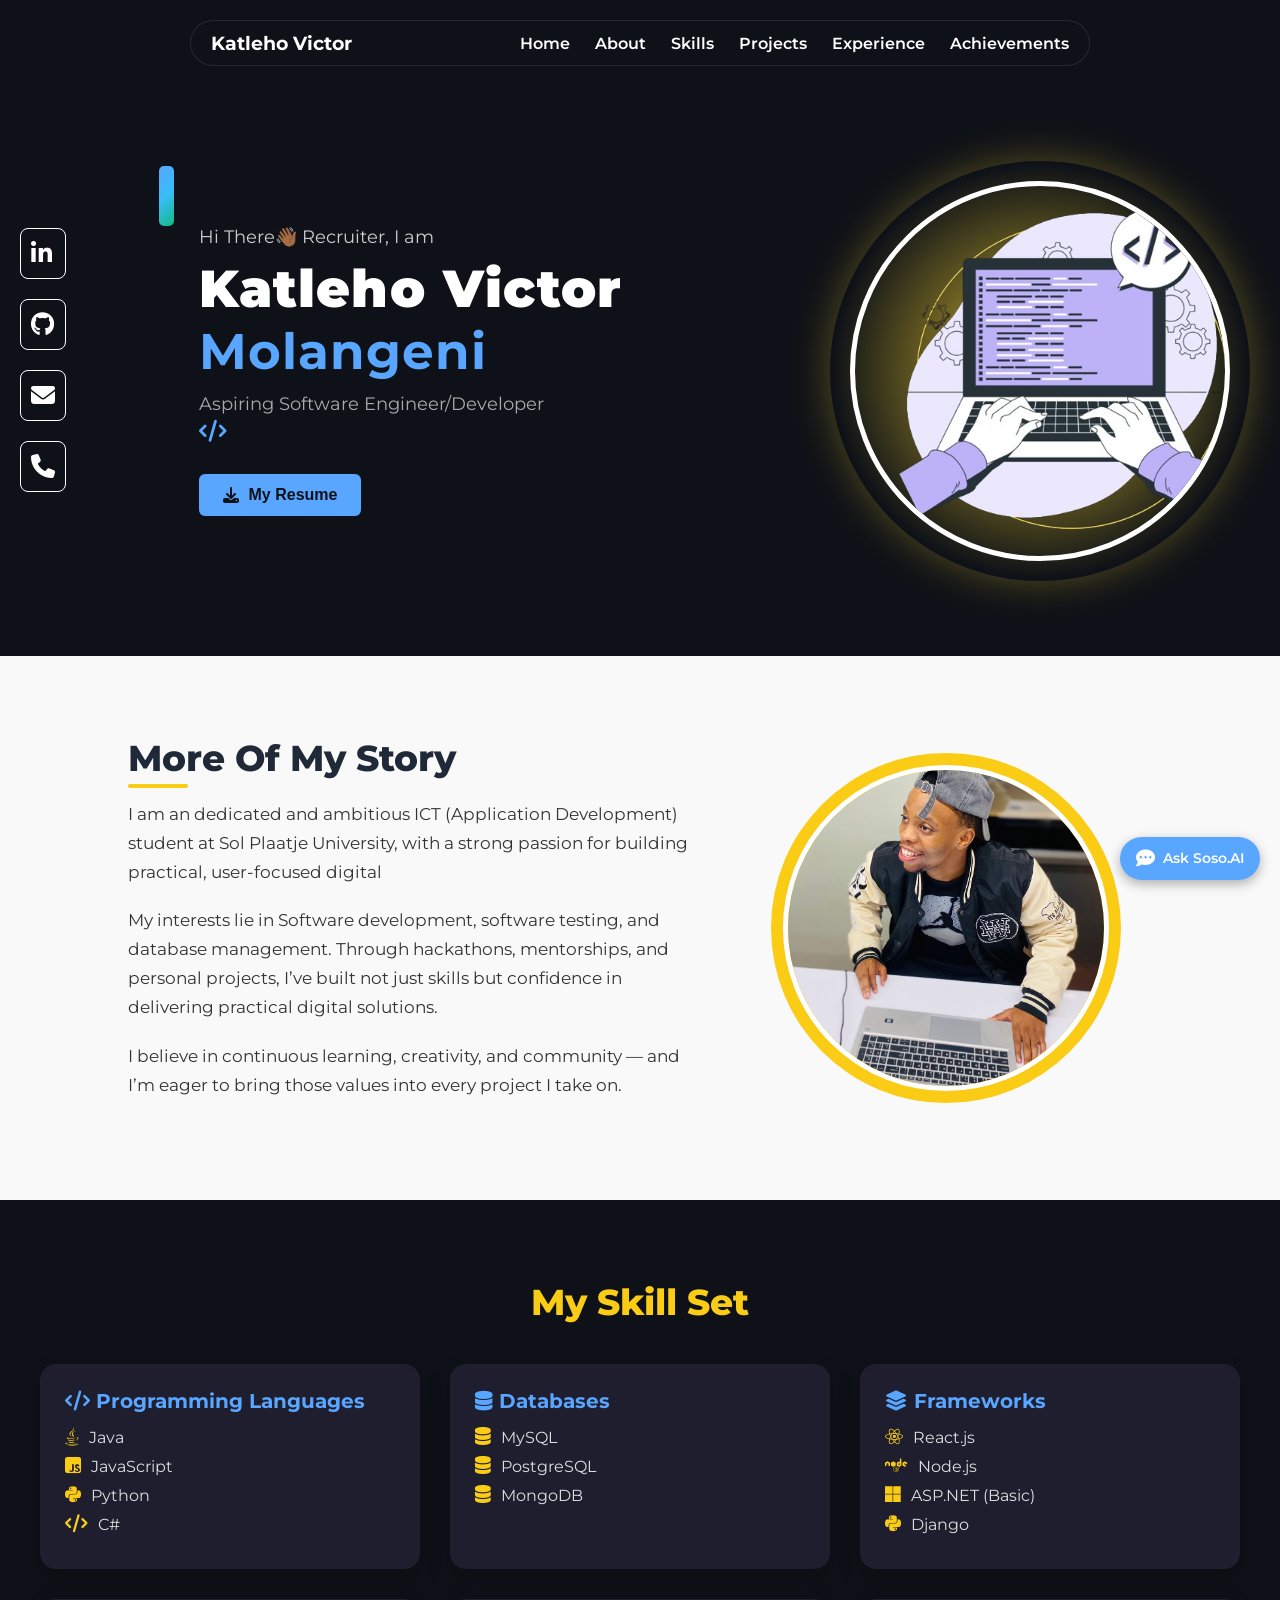
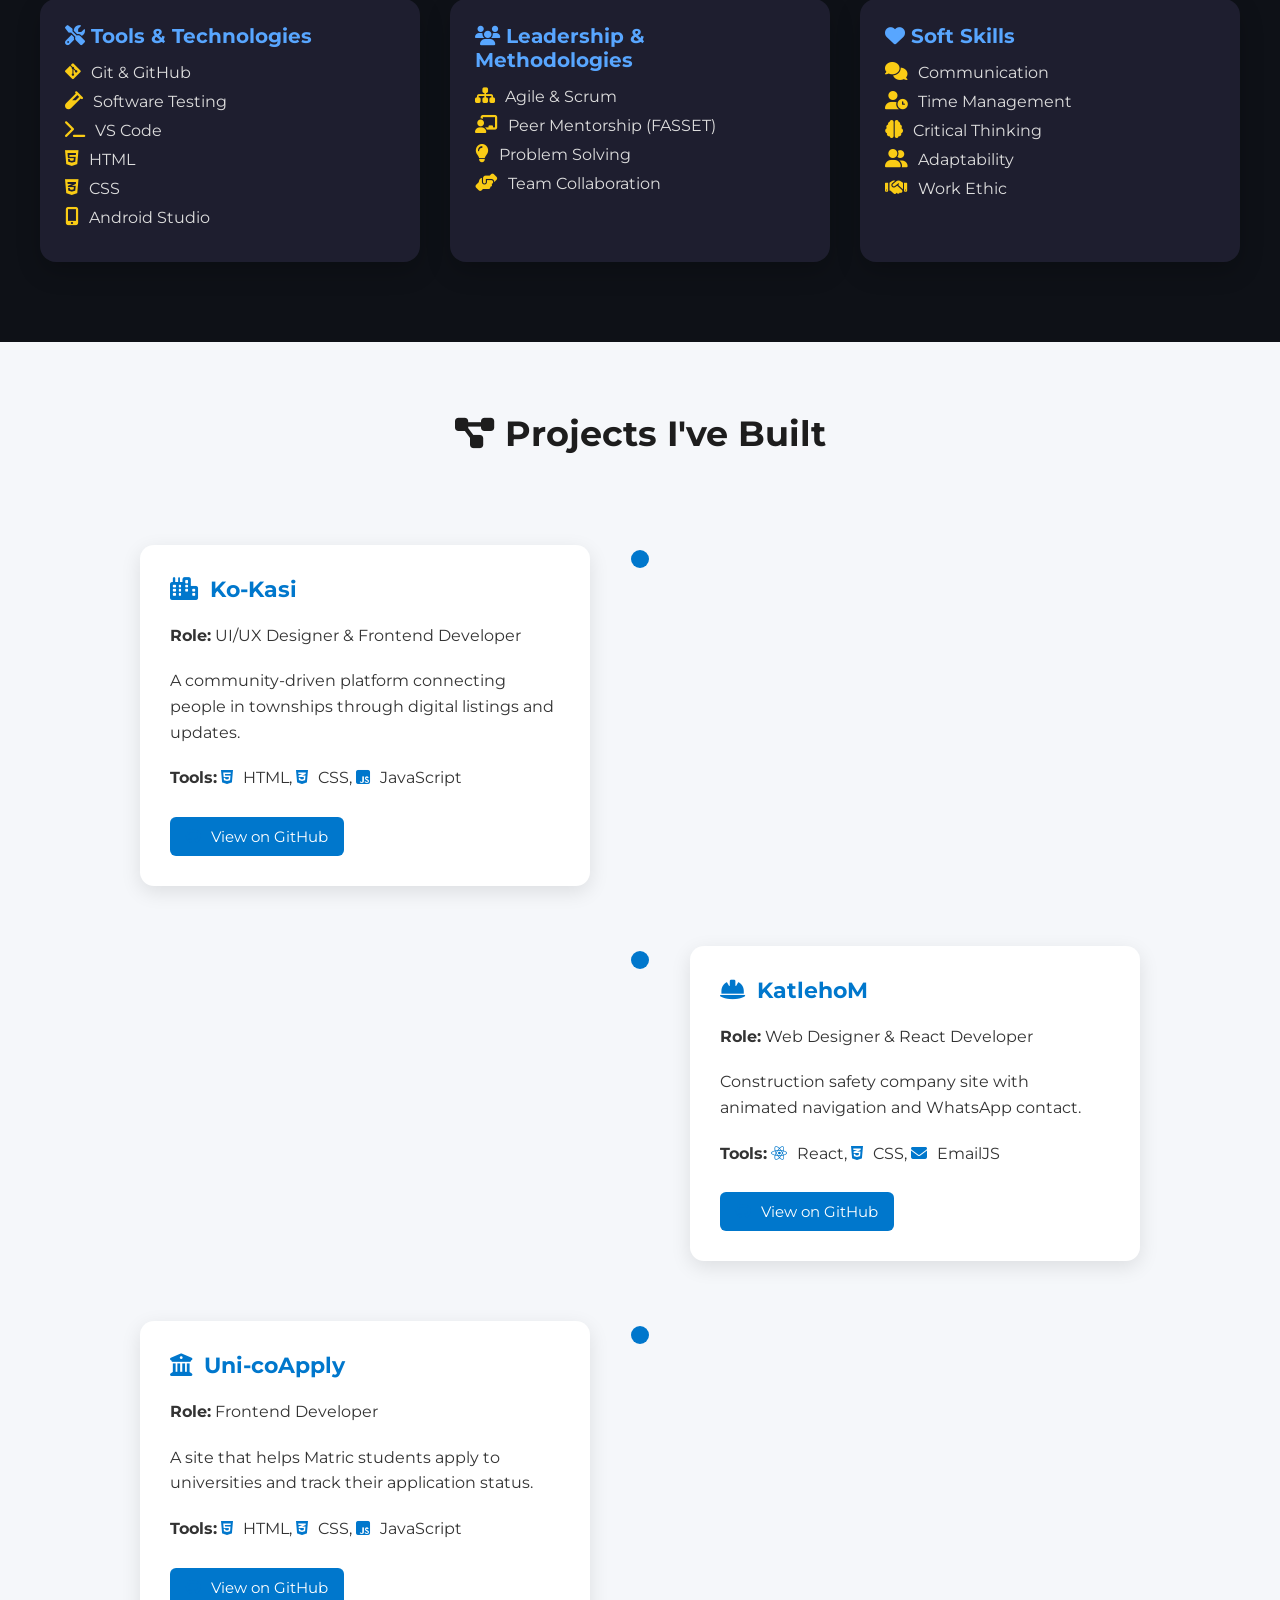
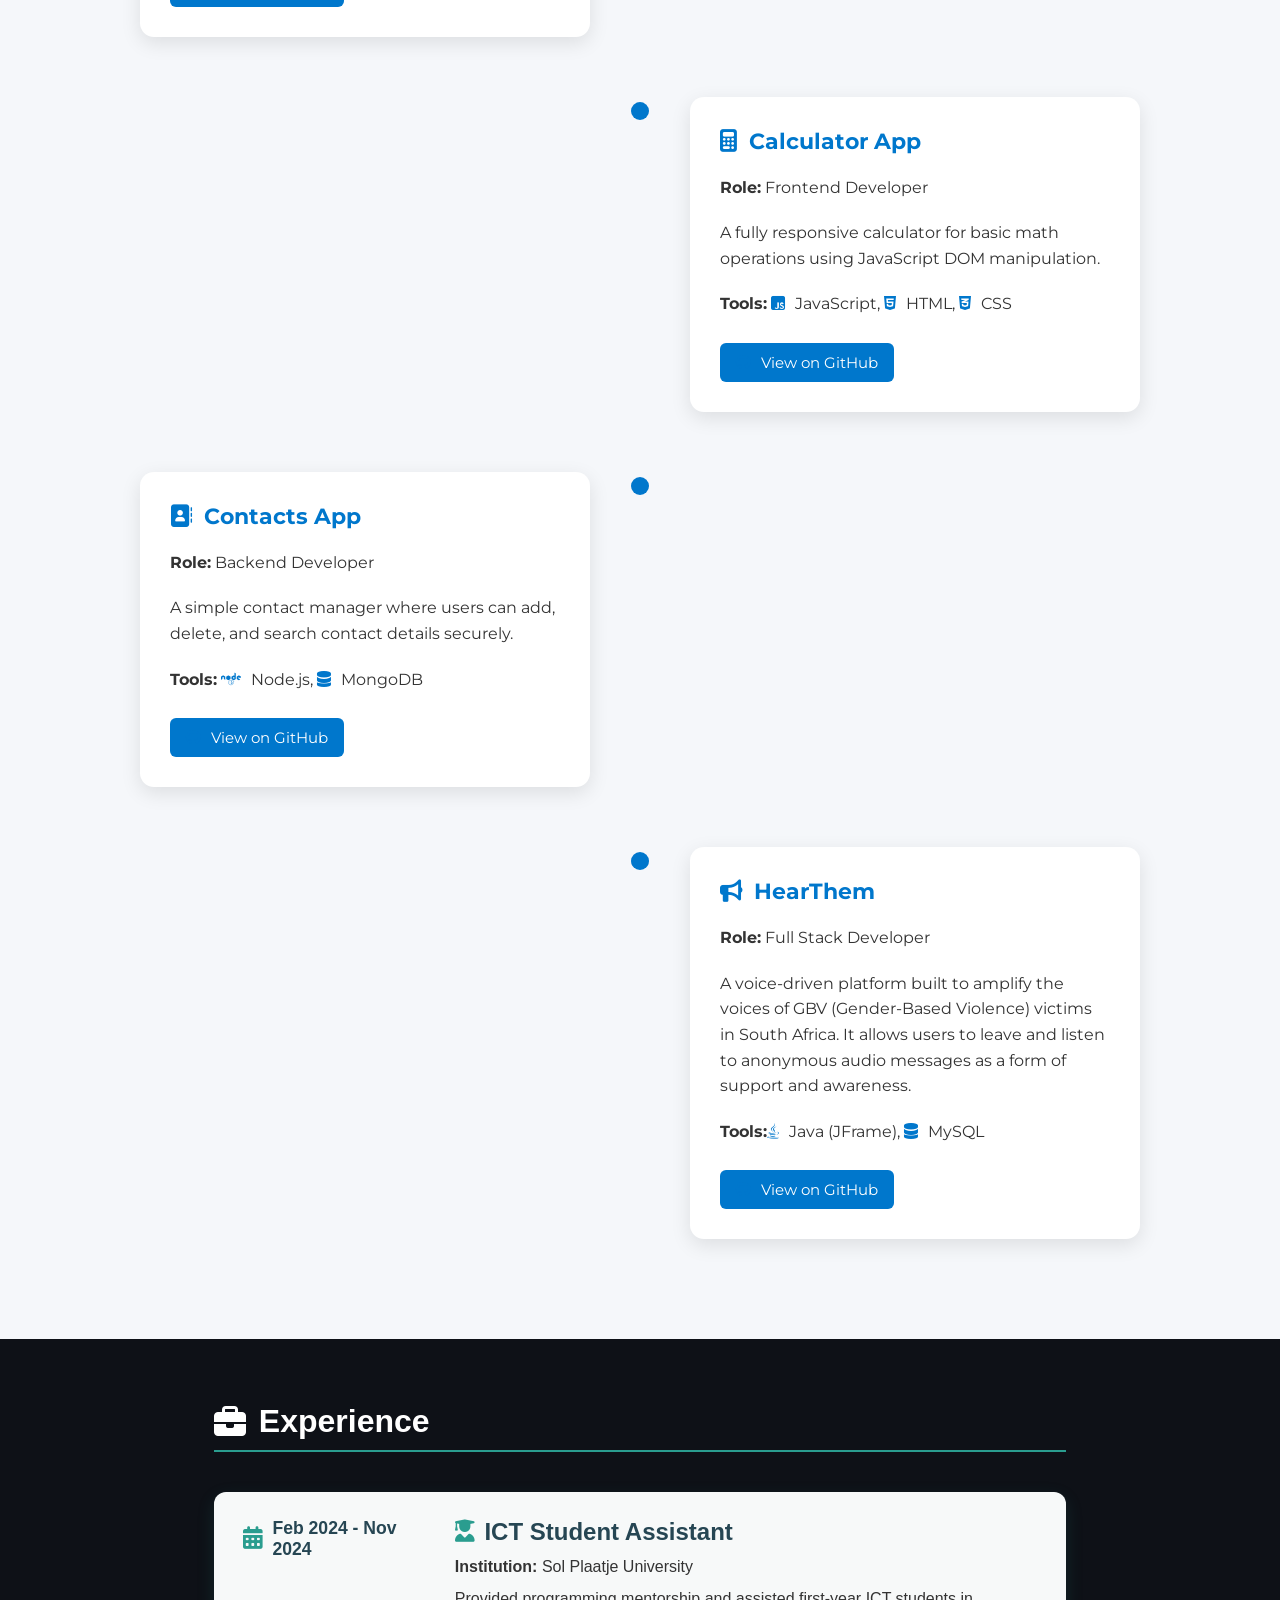
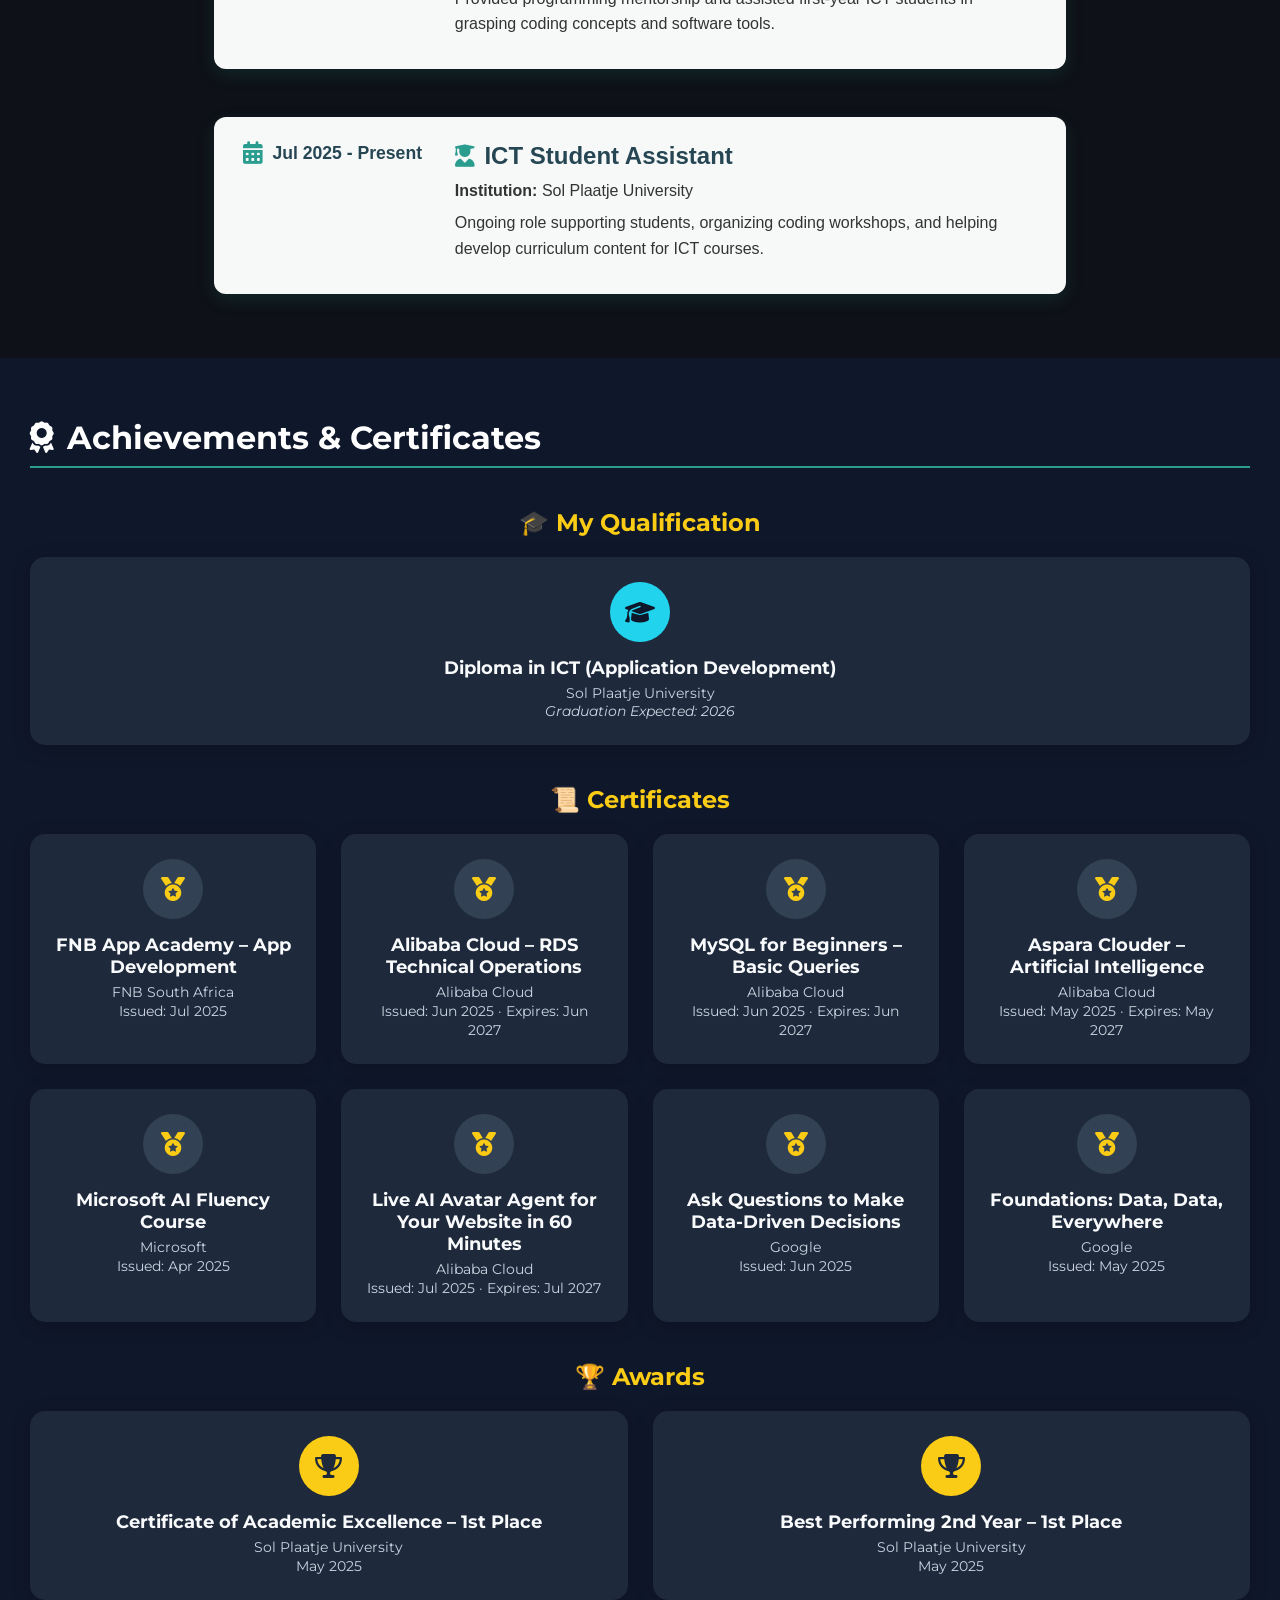
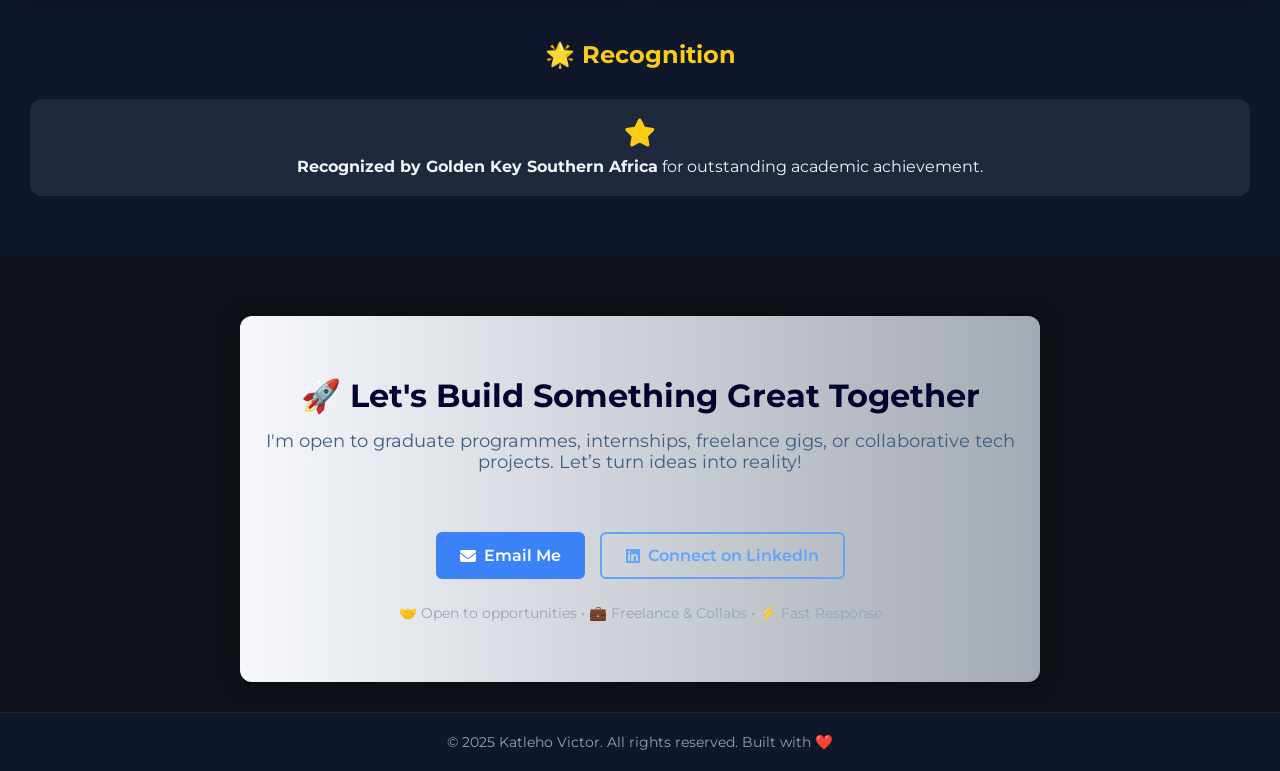
==== index.html @ 52b13459 "Added inxex" ====
<!DOCTYPE html>
<html lang="en">

<head>
  <meta charset="UTF-8" />
  <meta name="viewport" content="width=device-width, initial-scale=1.0" />
  <title>Katleho Victor | Portfolio</title>
  <link rel="stylesheet" href="main.css" />
  <link rel="stylesheet" href="https://cdnjs.cloudflare.com/ajax/libs/font-awesome/6.5.0/css/all.min.css"
    integrity="sha512-..." crossorigin="anonymous" referrerpolicy="no-referrer" />
  <link href="https://fonts.googleapis.com/css2?family=Montserrat:wght@600;700;900&display=swap" rel="stylesheet">
 


</head>

<body>
  <nav class="navbar">
    <div class="logo">Katleho Victor</div>
    <input type="checkbox" id="menu-toggle" />
    <label for="menu-toggle" class="hamburger">&#9776;</label>
    <ul class="nav-links">
      <li><a href="#home">Home</a></li>
      <li><a href="#about">About</a></li>
      <li><a href="#skills">Skills</a></li>
      <li><a href="#projects">Projects</a></li>
      <li><a href="#experience">Experience</a></li>
      <li><a href="#achievements">Achievements</a></li>
    </ul>
  </nav>
  <div class="social-bar">
    <a href="https://www.linkedin.com/in/katleho-victor-molangeni-080500313/" target="_blank"><i
        class="fab fa-linkedin-in"></i></a>
    <a href="https://github.com/KatlehoVictorMolangeni" target="_blank"><i class="fab fa-github"></i></a>
    <a href="mailto:molangenikatleho00@email.com" target="_blank"><i class="fas fa-envelope"></i></a>
    <a href="tel:+27694414727" target="_blank"><i class="fas fa-phone"></i></a>
  </div>

  <div class="home-container">
    <!-- LEFT SIDE: Text Content -->
    <div class="home">
      <div class="aesthetic-box"></div>

      <p class="intro">Hi There👋🏾 Recruiter, I am</p>

      <h1>
        Katleho Victor <br />
        <span class="surname">Molangeni</span>
      </h1>

      <p class="aspiring">
        Aspiring Software Engineer/Developer <br />
        <i class="fas fa-code code-icon"></i>
      </p>

     <button class="btn resume-btn">
  <a href="CV.pdf" download>
    <i class="fas fa-download"></i> My Resume
  </a>
</button>

    </div>

    <!-- RIGHT SIDE: Profile Image with Blossom Circle -->
    <div class="home-image">
      <div class="circle-glow">
        <img src="homePicture.png" alt="Katleho Profile" />
      </div>
    </div>
  </div>

 <!-- FIXED CHAT ENGAGEMENT BUTTON -->
<div class="chat-engage">
  <a href="#chatbot">
    <i class="fas fa-comment-dots"></i>
    <span>Ask Soso.AI</span>
  </a>
</div>

<!-- CHATBOT POPUP WINDOW -->
<div id="chatbot" class="chatbot-window hidden">
  <div class="chatbot-header">
    <h4>Soso – Katleho's Assistant</h4>
    <button id="closeChat" class="close-btn">&times;</button>
  </div>
  <div id="chatLog" class="chat-log"></div>
</div>



  <section id="about" class="about-section">
    <div class="about-content">
      <h2 class="about-heading">More Of My Story</h2>
      <p>
        I am an dedicated and ambitious ICT (Application Development) student at Sol Plaatje University, with a
        strong passion for building practical, user-focused digital
      </p>
      <p>
        My interests lie in Software development, software testing, and database management. Through hackathons,
        mentorships, and personal projects, I’ve built not just skills but confidence in delivering practical
        digital solutions.
      </p>
      <p>
        I believe in continuous learning, creativity, and community — and I’m eager to bring those values into
        every project I take on.
      </p>
    </div>

    <div class="about-image-wrapper">
      <div class="about-image-circle">
        <img src="jg.jpg" alt="Katleho Profile" />
      </div>
    </div>
  </section>

  <section class="skills-section" id="skills">
    <h2 class="section-title-skill">My Skill Set</h2>
    <div class="skills-grid">

      <!-- Programming Languages -->
      <div class="skill-category">
        <h3><i class="fas fa-code"></i> Programming Languages</h3>
        <ul>
          <li><i class="fab fa-java"></i> Java</li>
          <li><i class="fab fa-js-square"></i> JavaScript</li>
          <li><i class="fab fa-python"></i> Python</li>
          <li><i class="fas fa-code"></i> C#</li>
        </ul>
      </div>

      <!-- Databases -->
      <div class="skill-category">
        <h3><i class="fas fa-database"></i> Databases</h3>
        <ul>
          <li><i class="fas fa-database"></i> MySQL</li>
          <li><i class="fas fa-database"></i> PostgreSQL</li>
          <li><i class="fas fa-database"></i> MongoDB</li>
        </ul>
      </div>

      <!-- Frameworks -->
      <div class="skill-category">
        <h3><i class="fas fa-layer-group"></i> Frameworks</h3>
        <ul>
          <li><i class="fab fa-react"></i> React.js</li>
          <li><i class="fab fa-node"></i> Node.js</li>
          <li><i class="fab fa-microsoft"></i> ASP.NET (Basic)</li>
          <li><i class="fab fa-python"></i> Django</li>
        </ul>
      </div>

      <!-- Tools & Technologies -->
      <div class="skill-category">
        <h3><i class="fas fa-tools"></i> Tools & Technologies</h3>
        <ul>
          <li><i class="fab fa-git-alt"></i> Git & GitHub</li>
          <li><i class="fas fa-vial"></i> Software Testing</li>
          <li><i class="fas fa-terminal"></i> VS Code</li>
          <li><i class="fab fa-html5"></i> HTML</li>
          <li><i class="fab fa-css3-alt"></i> CSS</li>
          <li><i class="fas fa-mobile-alt"></i> Android Studio</li>
        </ul>
      </div>

      <!-- Leadership & Methodologies -->
      <div class="skill-category">
        <h3><i class="fas fa-users"></i> Leadership & Methodologies</h3>
        <ul>
          <li><i class="fas fa-sitemap"></i> Agile & Scrum</li>
          <li><i class="fas fa-chalkboard-teacher"></i> Peer Mentorship (FASSET)</li>
          <li><i class="fas fa-lightbulb"></i> Problem Solving</li>
          <li><i class="fas fa-hands-helping"></i> Team Collaboration</li>
        </ul>
      </div>

      <!-- Soft Skills -->
      <div class="skill-category">
        <h3><i class="fas fa-heart"></i> Soft Skills</h3>
        <ul>
          <li><i class="fas fa-comments"></i> Communication</li>
          <li><i class="fas fa-user-clock"></i> Time Management</li>
          <li><i class="fas fa-brain"></i> Critical Thinking</li>
          <li><i class="fas fa-user-friends"></i> Adaptability</li>
          <li><i class="fas fa-handshake"></i> Work Ethic</li>
        </ul>
      </div>

    </div>
  </section>


  <section id="projects" class="timeline-section">
    <h2 class="section-title-project"><i class="fas fa-project-diagram"></i> Projects I've Built</h2>

    <div class="timeline">

      <!-- Ko-Kasi -->
      <div class="timeline-item left">
        <div class="content">
          <h3><i class="fas fa-city"></i> Ko-Kasi</h3>
          <p><strong>Role:</strong> UI/UX Designer & Frontend Developer</p>
          <p>A community-driven platform connecting people in townships through digital listings and updates.</p>
          <p><strong>Tools:</strong> <i class="fab fa-html5"></i> HTML, <i class="fab fa-css3-alt"></i> CSS, <i
              class="fab fa-js-square"></i> JavaScript</p>
          <a href="https://github.com/KatlehoVictorMolangeni/Ko-kasi" target="_blank" class="project-btn">
            <i class="fab fa-github"></i> View on GitHub
          </a>
        </div>
      </div>

      <!-- KatlehoM -->
      <div class="timeline-item right">
        <div class="content">
          <h3><i class="fas fa-hard-hat"></i> KatlehoM</h3>
          <p><strong>Role:</strong> Web Designer & React Developer</p>
          <p>Construction safety company site with animated navigation and WhatsApp contact.</p>
          <p><strong>Tools:</strong> <i class="fab fa-react"></i> React, <i class="fab fa-css3-alt"></i> CSS, <i
              class="fas fa-envelope"></i> EmailJS</p>
          <a href="https://github.com/KatlehoVictorMolangeni/KatlehoM-Consultants" target="_blank" class="project-btn">
            <i class="fab fa-github"></i> View on GitHub
          </a>
        </div>
      </div>

      <!-- Uni-coApply -->
      <div class="timeline-item left">
        <div class="content">
          <h3><i class="fas fa-university"></i> Uni-coApply</h3>
          <p><strong>Role:</strong> Frontend Developer</p>
          <p>A site that helps Matric students apply to universities and track their application status.</p>
          <p><strong>Tools:</strong> <i class="fab fa-html5"></i> HTML, <i class="fab fa-css3-alt"></i> CSS, <i
              class="fab fa-js-square"></i> JavaScript</p>
          <a href="https://github.com/KatlehoVictorMolangeni/Unico-Apply" target="_blank" class="project-btn">
            <i class="fab fa-github"></i> View on GitHub
          </a>
        </div>
      </div>

      <!-- Calculator -->
      <div class="timeline-item right">
        <div class="content">
          <h3><i class="fas fa-calculator"></i> Calculator App</h3>
          <p><strong>Role:</strong> Frontend Developer</p>
          <p>A fully responsive calculator for basic math operations using JavaScript DOM manipulation.</p>
          <p><strong>Tools:</strong> <i class="fab fa-js-square"></i> JavaScript, <i class="fab fa-html5"></i> HTML, <i
              class="fab fa-css3-alt"></i> CSS</p>
          <a href="https://github.com/KatlehoVictorMolangeni/Calculator" target="_blank" class="project-btn">
            <i class="fab fa-github"></i> View on GitHub
          </a>
        </div>
      </div>

      <!-- Contacts App -->
      <div class="timeline-item left">
        <div class="content">
          <h3><i class="fas fa-address-book"></i> Contacts App</h3>
          <p><strong>Role:</strong> Backend Developer</p>
          <p>A simple contact manager where users can add, delete, and search contact details securely.</p>
          <p><strong>Tools:</strong> <i class="fab fa-node"></i> Node.js, <i class="fas fa-database"></i> MongoDB</p>
          <a href="https://github.com/KatlehoVictorMolangeni/Contacts-Page" target="_blank" class="project-btn">
            <i class="fab fa-github"></i> View on GitHub
          </a>
        </div>
      </div>

      <!-- HearThem -->
      <div class="timeline-item right">
        <div class="content">
          <h3><i class="fas fa-bullhorn"></i> HearThem</h3>
          <p><strong>Role:</strong> Full Stack Developer</p>
          <p>
            A voice-driven platform built to amplify the voices of GBV (Gender-Based Violence) victims in South Africa.
            It allows users to leave and listen to anonymous audio messages as a form of support and awareness.
          </p>
          <p><strong>Tools:</strong><i class="fab fa-java"></i> Java (JFrame), <i class="fas fa-database"></i> MySQL</p>
          <a href="https://github.com/KatlehoVictorMolangeni/HearThem" target="_blank" class="project-btn">
            <i class="fab fa-github"></i> View on GitHub
          </a>
        </div>
      </div>


    </div>
  </section>

  <section id="experience" class="experience-section">
    <h2 class="section-title"><i class="fas fa-briefcase"></i> Experience</h2>

    <div class="experience-row">
      <div class="experience-date">
        <i class="fas fa-calendar-alt"></i> Feb 2024 - Nov 2024
      </div>
      <div class="experience-details">
        <h3><i class="fas fa-user-graduate"></i> ICT Student Assistant</h3>
        <p><strong>Institution:</strong> Sol Plaatje University</p>
        <p>Provided programming mentorship and assisted first-year ICT students in grasping coding concepts and software
          tools.</p>
      </div>
    </div>

    <div class="experience-row">
      <div class="experience-date">
        <i class="fas fa-calendar-alt"></i> Jul 2025 - Present
      </div>
      <div class="experience-details">
        <h3><i class="fas fa-user-graduate"></i> ICT Student Assistant</h3>
        <p><strong>Institution:</strong> Sol Plaatje University</p>
        <p>Ongoing role supporting students, organizing coding workshops, and helping develop curriculum content for ICT
          courses.</p>
      </div>
    </div>
  </section>

  <section id="achievements" class="achievements-section">
    <h2 class="section-title"><i class="fas fa-award"></i> Achievements & Certificates</h2>

    <!-- My Qualification -->
    <h3 class="sub-heading">🎓 My Qualification</h3>
    <div class="card-grid">
      <div class="achievement-card">
        <div class="icon-circle qualification">
          <i class="fas fa-graduation-cap"></i>
        </div>
        <div class="card-content">
          <h3>Diploma in ICT (Application Development)</h3>
          <p>Sol Plaatje University</p>
          <p><em>Graduation Expected: 2026</em></p>
        </div>
      </div>
    </div>

    <!-- Certificates -->
    <h3 class="sub-heading">📜 Certificates</h3>
    <div class="card-grid">

      <div class="achievement-card">
        <div class="icon-circle"><i class="fas fa-medal"></i></div>
        <div class="card-content">
          <h3>FNB App Academy – App Development</h3>
          <p>FNB South Africa</p>
          <small>Issued: Jul 2025</small>
        </div>
      </div>

      <div class="achievement-card">
        <div class="icon-circle"><i class="fas fa-medal"></i></div>
        <div class="card-content">
          <h3>Alibaba Cloud – RDS Technical Operations</h3>
          <p>Alibaba Cloud</p>
          <small>Issued: Jun 2025 · Expires: Jun 2027</small>
        </div>
      </div>

      <div class="achievement-card">
        <div class="icon-circle"><i class="fas fa-medal"></i></div>
        <div class="card-content">
          <h3>MySQL for Beginners – Basic Queries</h3>
          <p>Alibaba Cloud</p>
          <small>Issued: Jun 2025 · Expires: Jun 2027</small>
        </div>
      </div>

      <div class="achievement-card">
        <div class="icon-circle"><i class="fas fa-medal"></i></div>
        <div class="card-content">
          <h3>Aspara Clouder – Artificial Intelligence</h3>
          <p>Alibaba Cloud</p>
          <small>Issued: May 2025 · Expires: May 2027</small>
        </div>
      </div>

      <div class="achievement-card">
        <div class="icon-circle"><i class="fas fa-medal"></i></div>
        <div class="card-content">
          <h3>Microsoft AI Fluency Course</h3>
          <p>Microsoft</p>
          <small>Issued: Apr 2025</small>
        </div>
      </div>

      <!-- New Certificate: Alibaba Cloud - AI Avatar -->
      <div class="achievement-card">
        <div class="icon-circle"><i class="fas fa-medal"></i></div>
        <div class="card-content">
          <h3>Live AI Avatar Agent for Your Website in 60 Minutes</h3>
          <p>Alibaba Cloud</p>
          <small>Issued: Jul 2025 · Expires: Jul 2027</small>
        </div>
      </div>

      <!-- New Certificate: Google UX -->
      <div class="achievement-card">
        <div class="icon-circle"><i class="fas fa-medal"></i></div>
        <div class="card-content">
          <h3>Ask Questions to Make Data-Driven Decisions</h3>
          <p>Google</p>
          <small>Issued: Jun 2025</small>
        </div>
      </div>

      <!-- New Certificate: Google Digital Skills -->
      <div class="achievement-card">
        <div class="icon-circle"><i class="fas fa-medal"></i></div>
        <div class="card-content">
          <h3>Foundations: Data, Data, Everywhere</h3>
          <p>Google</p>
          <small>Issued: May 2025</small>
        </div>
      </div>

    </div>





    <!-- Awards -->
    <h3 class="sub-heading">🏆 Awards</h3>
    <div class="card-grid">
      <div class="achievement-card">
        <div class="icon-circle gold"><i class="fas fa-trophy"></i></div>
        <div class="card-content">
          <h3>Certificate of Academic Excellence – 1st Place</h3>
          <p>Sol Plaatje University</p>
          <small>May 2025</small>
        </div>
      </div>

      <div class="achievement-card">
        <div class="icon-circle gold"><i class="fas fa-trophy"></i></div>
        <div class="card-content">
          <h3>Best Performing 2nd Year – 1st Place</h3>
          <p>Sol Plaatje University</p>
          <small>May 2025</small>
        </div>
      </div>
    </div>

    <!-- Recognition -->
    <h3 class="sub-heading">🌟 Recognition</h3>
    <div class="recognition-box">
      <i class="fas fa-star recognition-icon"></i>
      <p><strong>Recognized by Golden Key Southern Africa</strong> for outstanding academic achievement.</p>
    </div>
  </section>

  <!-- Contact Section -->
<section class="contact-section">
  <h2>🚀 Let's Build Something Great Together</h2>
  <p>I'm open to graduate programmes, internships, freelance gigs, or collaborative tech projects. Let’s turn ideas into reality!</p>

  <div class="contact-buttons">
    <a href="mailto:molangenikatleho00@gmail.com" class="btn primary-btn">
      <i class="fas fa-envelope"></i> Email Me
    </a>
    <a href="www.linkedin.com/in/katleho-victor-molangeni-080500313" target="_blank" class="btn secondary-btn">
      <i class="fab fa-linkedin"></i> Connect on LinkedIn
    </a>
  </div>

  <div class="contact-tags">
    🤝 Open to opportunities • 💼 Freelance & Collabs • ⚡ Fast Response
  </div>
</section>













</body>
<!-- Footer -->
<footer class="footer">
  <p>© 2025 Katleho Victor. All rights reserved. Built with <span class="heart">❤️</span></p>
</footer>

</html>
<script>
  document.addEventListener('DOMContentLoaded', function () {
    const menuToggle = document.getElementById('menu-toggle');
    const navLinks = document.querySelector('.nav-links');

    menuToggle.addEventListener('change', function () {
      if (menuToggle.checked) {
        navLinks.style.display = 'block';
      } else {
        navLinks.style.display = 'none';
      }
    });
  });



  const chatLink = document.querySelector(".chat-engage a");
  const chatbot = document.getElementById("chatbot");
  const closeChat = document.getElementById("closeChat");
  const chatLog = document.getElementById("chatLog");

  const responses = {
    skills: "Katleho possesses a well-rounded skill set that includes both soft and technical abilities, making him a strong candidate in any role he takes on. His soft skills include being team-oriented, an effective communicator, and highly collaborative. On the technical side, he is proficient in Java, React.js, JavaScript, Python, MySQL, HTML/CSS, networking, and software testing.",
    experience: "Although Katleho is still pursuing his studies at university, he has had the privilege of working as an ICT Student Assistant — a role he currently holds — where he supports fellow students with programming and tech-related challenges. In addition, he has built several impactful projects for hackathons aimed at solving real-world problems, as well as academic and personal projects such as MusiLife and uni-coApply.",
achievements: "Katleho was recently recognized by the Golden Key International Honour Society for his outstanding academic performance. He holds over six professional certificates, including credentials from Alibaba Cloud and Google, which have deepened his understanding of Artificial Intelligence and digital innovation. In his academic journey, Katleho has also received two major awards — achieving first place in both — further highlighting his commitment to excellence and continuous growth.",
    projects: "Katleho has worked on several meaningful projects that reflect both his technical skills and social awareness. These include 'hearThem', a safety platform designed to support and protect victims of gender-based violence (GBV); 'uni-coApply', an application platform that helps South African Matric students apply to higher education institutions; and 'KatlehoM', a professional website for a construction health and safety consultancy. Each project showcases his ability to apply technology to real-world challenges and community needs.",
    more: "Katleho is currently in his final year of study and has performed exceptionally well in his first semester. He is actively seeking opportunities and is open to work, particularly in roles where he can contribute his skills and grow professionally. Katleho is also expanding his knowledge in software testing and is preparing to earn his ISTQB certification in 2025.",

  };

  chatLink.onclick = (e) => {
    e.preventDefault();
    chatbot.classList.remove("hidden");
    displayGreeting();
  };

  closeChat.onclick = () => chatbot.classList.add("hidden");

  function displayGreeting() {
    chatLog.innerHTML = "";
    addMessage("bot-msg", "Hi there! I'm Soso, Katleho's assistant. What would you like to know about Katleho?");
    addOptionButtons();
  }

  function handleOptionClick(key) {
    addMessage("user-msg", key.charAt(0).toUpperCase() + key.slice(1));
    removeOptionButtons();
    showTypingIndicator();

    setTimeout(() => {
      removeTypingIndicator();
      addMessage("bot-msg", responses[key] || "Sorry, I don’t have info on that.");
      addOptionButtons();
    }, 1500); // 1.5s delay to simulate thinking
  }

  function addMessage(type, text) {
    const msg = document.createElement("div");
    msg.className = type;
    msg.textContent = text;
    chatLog.appendChild(msg);
    chatLog.scrollTop = chatLog.scrollHeight;
  }

  function addOptionButtons() {
    const existingButtons = document.querySelector(".button-container");
    if (existingButtons) return;

    const options = ["Skills", "Experience", "Achievements", "Projects", "More"];
    const buttonContainer = document.createElement("div");
    buttonContainer.className = "button-container";

    options.forEach(option => {
      const btn = document.createElement("button");
      btn.className = "option-button";
      btn.textContent = option;
      btn.onclick = () => handleOptionClick(option.toLowerCase());
      buttonContainer.appendChild(btn);
    });

    chatLog.appendChild(buttonContainer);
    chatLog.scrollTop = chatLog.scrollHeight;
  }

  function removeOptionButtons() {
    const buttons = document.querySelector(".button-container");
    if (buttons) buttons.remove();
  }

  function showTypingIndicator() {
    const typing = document.createElement("div");
    typing.className = "typing-indicator";
    typing.id = "typingIndicator";
    typing.innerHTML = `
      <span>Soso is thinking</span>
      <span class="dot one">.</span>
      <span class="dot two">.</span>
      <span class="dot three">.</span>
    `;
    chatLog.appendChild(typing);
    chatLog.scrollTop = chatLog.scrollHeight;
  }

  function removeTypingIndicator() {
    const typing = document.getElementById("typingIndicator");
    if (typing) typing.remove();
  }
</script>
---- main.css ----
/* Reset + base styling */
* {
  margin: 0;
  padding: 0;
  box-sizing: border-box;
}

body {
  background-color: #0e1117;
  font-family: Arial, sans-serif;
}

/* Navbar container */
.navbar {
  background-color: #0e1117;
  border: 1px solid rgba(255, 255, 255, 0.1);
  margin: 20px auto;
  padding: 10px 20px;
  border-radius: 30px;
  max-width: 900px;
  display: flex;
  align-items: center;
  justify-content: space-between;
  flex-wrap: wrap;
  color: white;
  position: relative;
}

/* Logo styling */
.logo {
  font-weight: bold;
  font-size: 1.2rem;
}

/* Nav links */
.nav-links {
  list-style: none;
  display: flex;
  gap: 25px;
}

.nav-links li a {
  text-decoration: none;
  color: white;
  font-weight: 600;
  transition: color 0.3s ease;
}

.nav-links li a:hover {
  color: #58a6ff;
}

/* Hamburger for mobile */
.hamburger {
  display: none;
  font-size: 1.8rem;
  cursor: pointer;
}

/* Responsive design */
@media (max-width: 768px) {
  .hamburger {
    display: block;
  }

  .nav-links {
    display: none;
    width: 100%;
    flex-direction: column;
    gap: 10px;
    background-color: #0e1117;
    position: absolute;
    top: 60px;
    left: 0;
    border-radius: 0 0 20px 20px;
    padding: 15px 20px;
  }

  #menu-toggle:checked+.hamburger+.nav-links {
    display: flex;
  }

  .navbar {
    flex-direction: column;
    align-items: flex-start;
  }
}

/* Hide checkbox */
#menu-toggle {
  display: none;
}

.social-bar {
  position: fixed;
  top: 40%;
  left: 20px;
  transform: translateY(-50%);
  display: flex;
  flex-direction: column;
  gap: 20px;
  z-index: 999;
}

.social-bar a {
  color: white;
  font-size: 24px;
  text-decoration: none;
  padding: 10px;
  border: 1px solid white;
  border-radius: 8px;
  transition: all 0.3s ease;
}

.social-bar a:hover {
  background-color: #58a6ff;
  color: #0e1117;
  transform: scale(1.1);
}

@media (max-width: 768px) {
  .social-bar {
    left: 10px;
  }

  .social-bar a {
    font-size: 20px;
    padding: 8px;
  }
}

body {
  margin: 0;
  padding: 0;
  background-color: #0e1117;
  font-family: 'Segoe UI', sans-serif;
  color: white;
}

.home {
  padding: 80px 30px;
  position: relative;
  max-width: 700px;
  margin: 0 auto;
}

.intro {
  font-size: 18px;
  color: #ccc;
  margin-bottom: 10px;
}

h1 {
  font-size: 48px;
  font-weight: bold;
  line-height: 1.2;
  margin: 0;
}

.surname {
  color: #58a6ff;
  font-size: 44px;
}

.aspiring {
  margin-top: 10px;
  font-size: 18px;
  color: #aaa;
}

.code-icon {
  font-size: 22px;
  margin-top: 5px;
  display: inline-block;
  color: #58a6ff;
}

/* Aesthetic small rectangle */
.aesthetic-box {
  width: 15px;
  height: 60px;
  background: linear-gradient(135deg, #58a6ff, #38bdf8, #10b981);
  border-radius: 5px;
  position: absolute;
  left: -10px;
  top: 20px;
}

/* Resume Button */
.btn {
  margin-top: 30px;
  background-color: #58a6ff;
  border: none;
  padding: 12px 24px;
  border-radius: 8px;
  transition: background 0.3s ease;
}

.btn a {
  text-decoration: none;
  color: #0e1117;
  font-weight: 600;
  font-size: 16px;
  display: flex;
  align-items: center;
  gap: 10px;
}

.btn:hover {
  background-color: #1f6feb;
}

body {
  font-family: 'Montserrat', sans-serif;
  background-color: #0e1117;
  color: white;
  margin: 0;
  padding: 0;
}

h1 {
  font-family: 'Montserrat', sans-serif;
  font-weight: 900;
  /* Extra Bold */
  font-size: 52px;
  letter-spacing: 1px;
  line-height: 1.2;
  margin: 0;
}

.surname {
  color: #58a6ff;
  font-weight: 700;
  font-size: 50px;
}

/* Container */
.home-container {
  display: flex;
  justify-content: space-between;
  align-items: center;
  padding: 60px 30px;
  flex-wrap: wrap;
  gap: 40px;
}

/* LEFT SIDE (already styled above) */

/* Profile Picture with Glowing Yellow Circle */
.home-image .circle-glow {
  width: 420px;
  height: 420px;
  border-radius: 50%;
  background: radial-gradient(circle, rgba(255, 221, 51, 0.6) 20%, transparent 70%);
  display: flex;
  align-items: center;
  justify-content: center;
  box-shadow: 0 0 40px rgba(255, 221, 51, 0.3);
  animation: pulseGlow 2s infinite ease-in-out;
}

/* Image inside circle */
.home-image img {
  width: 380px;
  height: 380px;
  object-fit: cover;
  border-radius: 50%;
  border: 5px solid white;
}

/* Glowing animation */
@keyframes pulseGlow {
  0% {
    box-shadow: 0 0 30px rgba(255, 221, 51, 0.2);
  }

  50% {
    box-shadow: 0 0 50px rgba(255, 221, 51, 0.6);
  }

  100% {
    box-shadow: 0 0 30px rgba(255, 221, 51, 0.2);
  }
}

/* Chat Engagement Button */
.chat-engage {
  position: fixed;
  bottom: 20px;
  right: 20px;
  background: #58a6ff;
  color: #0e1117;
  padding: 12px 16px;
  border-radius: 40px;
  box-shadow: 0 4px 12px rgba(0, 0, 0, 0.3);
  z-index: 1000;
  display: flex;
  align-items: center;
  gap: 8px;
  cursor: pointer;
  transition: background 0.3s ease;
  font-size: 14px;
}

.chat-engage i {
  font-size: 18px;
}

.chat-engage span {
  font-weight: 600;
  white-space: nowrap;
}

.chat-engage:hover {
  background: #1f6feb;
  color: white;
}

.chat-engage a {
  text-decoration: none;

}

/* ABOUT SECTION */
.about-section {
  display: flex;
  align-items: center;
  justify-content: space-between;
  padding: 80px 10%;
  background: #f9f9f9;
  color: #0e1117;
  flex-wrap: wrap;
}

.about-content {
  flex: 1 1 500px;
  padding-right: 40px;
}

.about-heading {
  font-size: 36px;
  font-weight: 800;
  color: #1f2937;
  margin-bottom: 20px;
  position: relative;
}

.about-heading::after {
  content: "";
  width: 60px;
  height: 4px;
  background: #facc15; /* Yellow underline */
  position: absolute;
  left: 0;
  bottom: -8px;
  border-radius: 2px;
}

.about-content p {
  font-size: 17px;
  line-height: 1.7;
  color: #333;
  margin-bottom: 20px;
}

/* PROFILE IMAGE ON RIGHT */
.about-image-wrapper {
  flex: 1 1 300px;
  display: flex;
  justify-content: center;
  align-items: center;
}

.about-image-circle {
  width: 350px;
  height: 350px;
  border-radius: 50%;
  background-color: #facc15; /* Soft yellow */
  padding: 12px;
  display: flex;
  justify-content: center;
  align-items: center;
}

.about-image-circle img {
  width: 100%;
  height: 100%;
  border-radius: 50%;
  object-fit: cover;
  border: 5px solid white;
}


/* RESPONSIVE */
@media (max-width: 900px) {
  .about-section {
    flex-direction: column-reverse;
    text-align: center;
    padding: 60px 20px;
  }

  .about-content {
    padding-right: 0;
  }

  .about-heading::after {
    left: 50%;
    transform: translateX(-50%);
  }
}

.skills-section {
  padding: 80px 20px;
  background-color: #0e1117;
  color: #fff;
  text-align: center;
}

.section-title-skill{
  font-size: 36px;
  margin-bottom: 40px;
  color: #facc15;
  font-weight: 800;
}

.skills-grid {
  display: grid;
  grid-template-columns: repeat(auto-fit, minmax(280px, 1fr));
  gap: 30px;
  max-width: 1200px;
  margin: 0 auto;
}

.skill-category {
  background: #1e1e2f;
  padding: 25px;
  border-radius: 16px;
  box-shadow: 0 10px 25px rgba(0, 0, 0, 0.2);
  text-align: left;
  transition: transform 0.3s ease;
}

.skill-category:hover {
  transform: translateY(-6px);
}

.skill-category h3 {
  color: #58a6ff;
  font-size: 20px;
  margin-bottom: 15px;
}

.skill-category ul {
  list-style: none;
  padding: 0;
}

.skill-category li {
  margin: 10px 0;
  font-size: 16px;
  display: flex;
  align-items: center;
  gap: 10px;
  color: #ddd;
}

.skill-category li i {
  color: #facc15;
  font-size: 18px;
}

.timeline-section {
  padding: 70px 20px;
  background-color: #f5f7fa;
  text-align: center;
}

.timeline-section .section-title-project {
  font-size: 2.2rem;
  color: #1d1d1d;
  margin-bottom: 60px;
  font-weight: bold;
}

.timeline {
  position: relative;
  max-width: 1100px;
  margin: auto;
}

.timeline-item {
  position: relative;
  width: 50%;
  padding: 30px 50px;
  box-sizing: border-box;
}

.timeline-item .content {
  background: #ffffff;
  padding: 30px;
  border-radius: 14px;
  box-shadow: 0 6px 20px rgba(0, 0, 0, 0.1);
  text-align: left;
  transition: transform 0.3s ease;
  min-height: 220px;
  display: flex;
  flex-direction: column;
  justify-content: space-between;
}

.timeline-item .content h3 {
  font-size: 1.4rem;
  margin-bottom: 10px;
  color: #0077cc;
}

.timeline-item .content p {
  margin: 10px 0;
  font-size: 1rem;
  line-height: 1.6;
  color: #333;
}

.timeline-item:hover .content {
  transform: translateY(-6px);
}

.timeline-item.left {
  left: 0;
}

.timeline-item.right {
  left: 50%;
}

.timeline-item::after {
  content: '';
  position: absolute;
  top: 35px;
  width: 18px;
  height: 18px;
  background: #0077cc;
  border-radius: 50%;
  z-index: 1;
}

.timeline-item.left::after {
  right: -9px;
}

.timeline-item.right::after {
  left: -9px;
}

.project-btn {
  display: inline-block;
  margin-top: 16px;
  background-color: #0077cc;
  color: #fff;
  padding: 10px 16px;
  border-radius: 6px;
  text-decoration: none;
  font-size: 0.95rem;
  transition: background 0.3s ease;
  align-self: flex-start;
}

.project-btn:hover {
  background-color: #005fa3;
}

.timeline-item i {
  color: #0077cc;
  margin-right: 6px;
}

/* Responsive */
@media (max-width: 768px) {
  .timeline-item {
    width: 100%;
    left: 0 !important;
    padding: 20px;
  }

  .timeline-item.right {
    left: 0;
  }

  .timeline-item::after {
    left: 15px !important;
  }

  .timeline-item .content {
    min-height: unset;
  }
}


.experience-section {
  max-width: 900px;
  margin: 4rem auto;
  padding: 0 1.5rem;
  font-family: 'Poppins', sans-serif;
  color: #1c1c1c;
}

.section-title {
  font-size: 2.6rem;
  font-weight: 700;
  margin-bottom: 3rem;
  display: flex;
  align-items: center;
  gap: 0.8rem;
  color: #2a9d8f;
  border-bottom: 2px solid #2a9d8f;
  padding-bottom: 0.6rem;
}

.experience-row {
  display: flex;
  gap: 2rem;
  margin-bottom: 3rem;
  align-items: flex-start;
  border-radius: 12px;
  padding: 1.6rem 1.8rem;
  background-color: #f7f9f9;
  box-shadow: 0 6px 18px rgba(42, 157, 143, 0.15);
  transition: box-shadow 0.3s ease;
}

.experience-row:hover {
  box-shadow: 0 10px 30px rgba(38, 70, 83, 0.3);
}

.experience-date {
  flex: 0 0 180px;
  font-weight: 600;
  font-size: 1.1rem;
  color: #264653;
  display: flex;
  align-items: center;
  gap: 0.6rem;
}

.experience-date i {
  color: #2a9d8f;
  font-size: 1.4rem;
}

.experience-details {
  flex: 1;
}

.experience-details h3 {
  margin: 0 0 0.5rem;
  font-size: 1.5rem;
  color: #264653;
  display: flex;
  align-items: center;
  gap: 0.6rem;
}

.experience-details h3 i {
  color: #2a9d8f;
  font-size: 1.4rem;
}

.experience-details p {
  margin: 0.4rem 0;
  font-size: 1rem;
  line-height: 1.6;
  color: #333;
}

.achievements-section {
  padding: 60px 30px;
  background-color: #0f172a;
  color: #f1f5f9;
}

.section-title {
  font-size: 32px;
  text-align: center;
  margin-bottom: 40px;
  color: #fff;
}

.sub-heading {
  font-size: 24px;
  margin: 40px 0 20px;
  color: #facc15;
  text-align: center;
}

.card-grid {
  display: grid;
  grid-template-columns: repeat(auto-fit, minmax(280px, 1fr));
  gap: 25px;
  margin-bottom: 30px;
}

.achievement-card {
  background-color: #1e293b;
  padding: 25px;
  border-radius: 15px;
  text-align: center;
  box-shadow: 0 4px 20px rgba(0,0,0,0.2);
  transition: transform 0.3s ease;
}

.achievement-card:hover {
  transform: translateY(-8px);
}

.icon-circle {
  width: 60px;
  height: 60px;
  background-color: #334155;
  color: #facc15;
  border-radius: 50%;
  display: flex;
  align-items: center;
  justify-content: center;
  margin: 0 auto 15px;
  font-size: 24px;
}

.icon-circle.gold {
  background-color: #facc15;
  color: #1e293b;
}

.icon-circle.qualification {
  background-color: #22d3ee;
  color: #0f172a;
}

.card-content h3 {
  font-size: 18px;
  margin-bottom: 5px;
  color: #f8fafc;
}

.card-content p,
.card-content small {
  font-size: 14px;
  color: #cbd5e1;
}

.recognition-box {
  margin-top: 30px;
  text-align: center;
  background-color: #1e293b;
  padding: 20px;
  border-radius: 12px;
}

.recognition-icon {
  color: #facc15;
  font-size: 28px;
  margin-bottom: 10px;
}

/* Contact Section Styles */
.contact-section {
  background: linear-gradient(to right, #f6f8fc, #a4aab3);
  color: rgb(2, 3, 48);
  text-align: center;
  padding: 60px 20px;
  border-radius: 12px;
  max-width: 800px;
  margin: 60px auto 30px;
  box-shadow: 0 0 20px rgba(0, 0, 0, 0.3);
}

.contact-section h2 {
  font-size: 2rem;
  margin-bottom: 15px;
  font-weight: bold;
}

.contact-section p {
  font-size: 1.1rem;
  margin-bottom: 30px;
  color: #3e5d83;
}

.contact-buttons {
  display: flex;
  flex-wrap: wrap;
  justify-content: center;
  gap: 15px;
  margin-bottom: 25px;
}

.btn {
  display: inline-flex;
  align-items: center;
  gap: 8px;
  padding: 12px 24px;
  border-radius: 6px;
  font-size: 1rem;
  text-decoration: none;
  font-weight: 600;
  transition: 0.3s ease;
}

.primary-btn {
  background-color: #3b82f6;
  color: white;
  border: none;
}

.primary-btn:hover {
  background-color: #2563eb;
}

.secondary-btn {
  background-color: transparent;
  border: 2px solid #60a5fa;
  color: #60a5fa;
}

.secondary-btn:hover {
  background-color: #1d4ed8;
  color: white;
  border-color: #1d4ed8;
}

.contact-tags {
  font-size: 0.9rem;
  color: #94a3b8;
}

/* Footer Styles */
.footer {
  text-align: center;
  font-size: 0.9rem;
  padding: 20px 10px;
  background-color: #0f172a;
  color: #94a3b8;
  border-top: 1px solid #1e293b;
}

.footer .heart {
  color: #f472b6;
}

/* Font Awesome */
@import url('https://cdnjs.cloudflare.com/ajax/libs/font-awesome/6.4.0/css/all.min.css');


/* .chat-engage {
  position: fixed;
  bottom: 20px;
  left: 20px;
  background: #007BFF;
  color: white;
  padding: 10px 14px;
  border-radius: 30px;
  box-shadow: 0 4px 12px rgba(0,0,0,0.2);
  z-index: 1000;
  cursor: pointer;
} */

.chat-engage a {
  color: white;
  text-decoration: none;
  display: flex;
  align-items: center;
  gap: 8px;
}

.chat-engage i {
  font-size: 1.2rem;
}

/* CHATBOT WINDOW - next to chat button */
.chatbot-window {
  position: fixed;
  bottom: 70px;
  right: 20px;
  width: 320px;
  height: 400px;
  background: #1e0022;
  border-radius: 12px;
  box-shadow: 0 8px 16px rgba(0,0,0,0.3);
  display: flex;
  flex-direction: column;
  overflow: hidden;
  font-family: 'Segoe UI', sans-serif;
  z-index: 1001;
}

.chatbot-window.hidden {
  display: none;
}

.chatbot-header {
  background-color: #007BFF;
  color: white;
  padding: 10px;
  display: flex;
  justify-content: space-between;
  align-items: center;
}

.chat-log {
  flex: 1;
  padding: 10px;
  overflow-y: auto;
}

.bot-msg, .user-msg {
  background: #030174;
  padding: 8px 12px;
  margin: 6px 0;
  border-radius: 16px;
  max-width: 90%;
}

.user-msg {
  background-color: #007BFF;
  color: white;
  align-self: flex-end;
  margin-left: auto;
}

.bot-msg {
  background-color: #00163b;
}

.option-button {
  display: inline-block;
  background: #007BFF;
  color: white;
  padding: 8px 14px;
  margin: 6px 4px;
  border: none;
  border-radius: 20px;
  cursor: pointer;
  transition: background 0.3s;
}

.option-button:hover {
  background: #0056b3;
}

.close-btn {
  background: transparent;
  border: none;
  color: white;
  font-size: 20px;
  cursor: pointer;
}

.typing-indicator {
  display: flex;
  align-items: center;
  gap: 5px;
  margin: 8px 0;
  padding: 8px 12px;
  background-color: #e8f0fe;
  border-radius: 16px;
  font-style: italic;
  color: #333;
  width: fit-content;
  animation: fadeIn 0.3s ease-in-out;
}

.typing-indicator .dot {
  font-size: 20px;
  animation: blink 1.4s infinite;
}

.typing-indicator .dot.one { animation-delay: 0s; }
.typing-indicator .dot.two { animation-delay: 0.2s; }
.typing-indicator .dot.three { animation-delay: 0.4s; }

@keyframes blink {
  0%, 20% { opacity: 0; }
  50% { opacity: 1; }
  100% { opacity: 0; }
}

@keyframes fadeIn {
  from { opacity: 0; transform: translateY(10px); }
  to { opacity: 1; transform: translateY(0); }
}
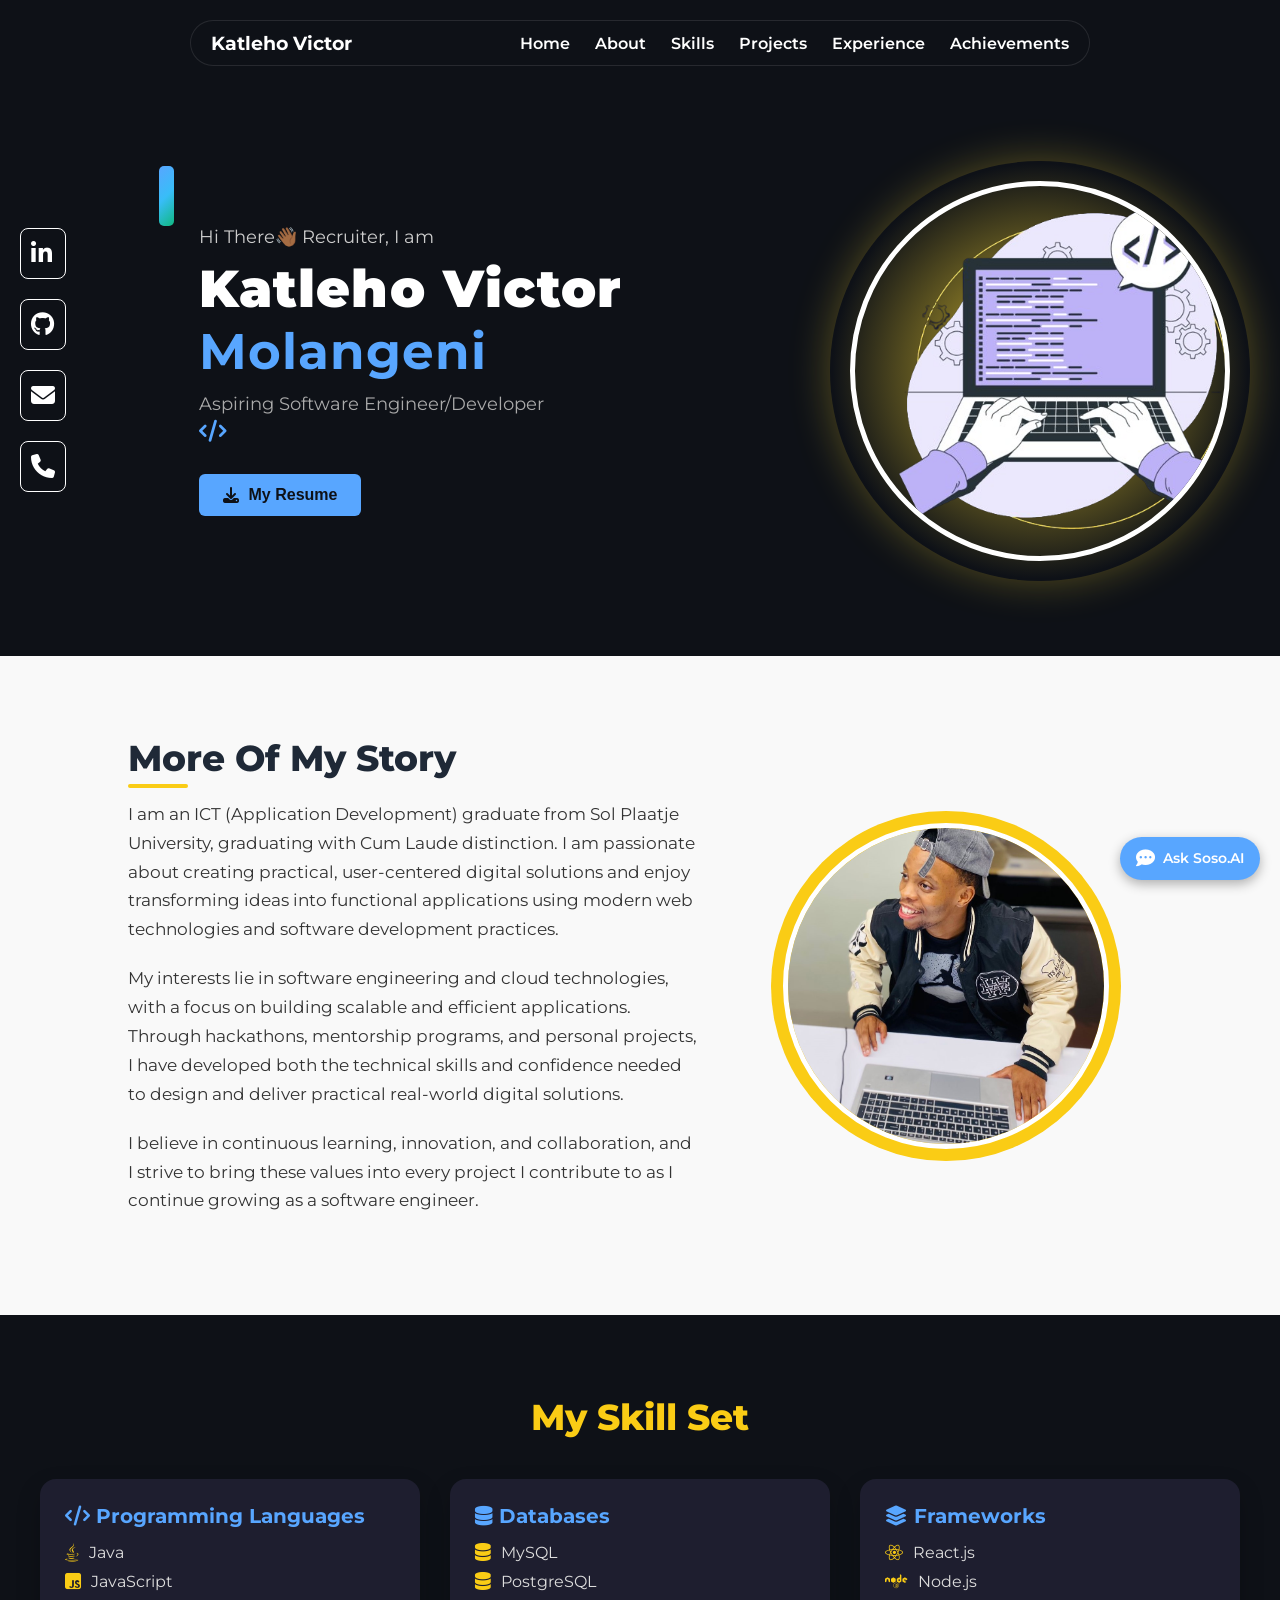
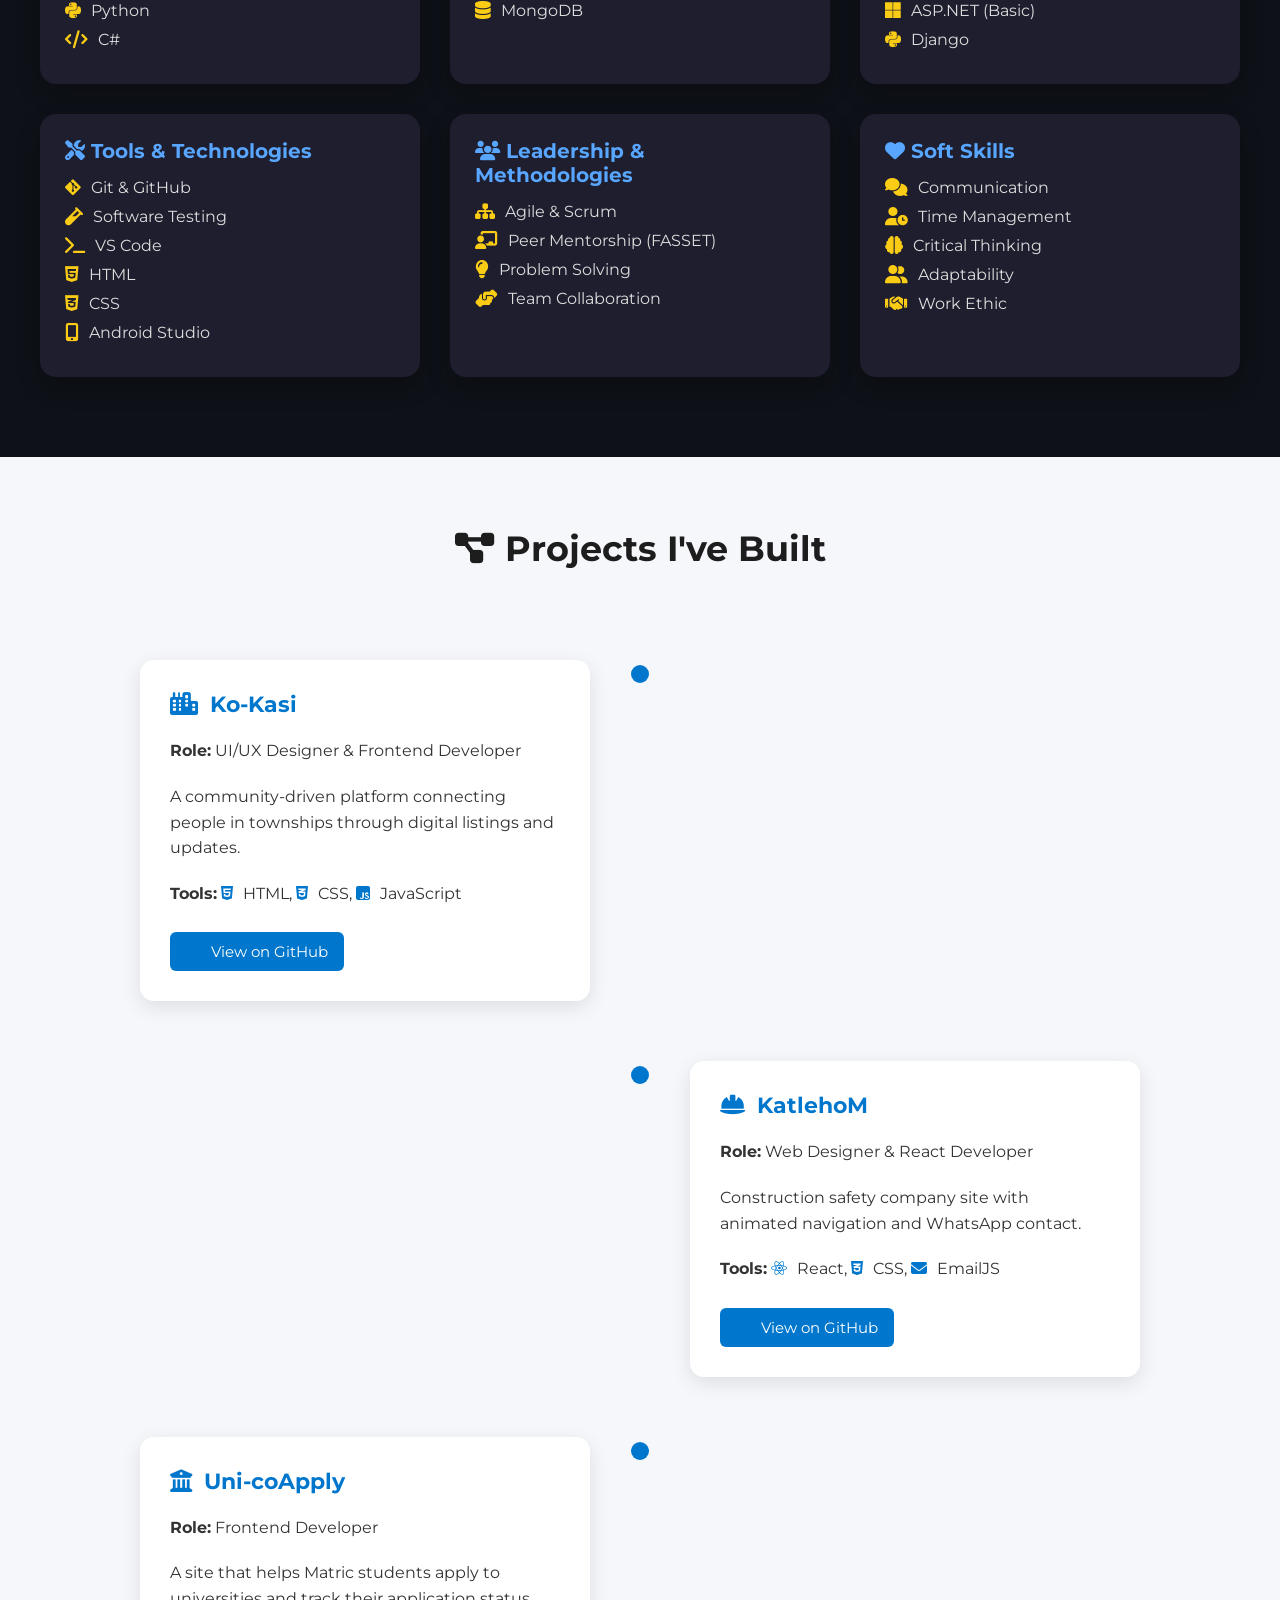
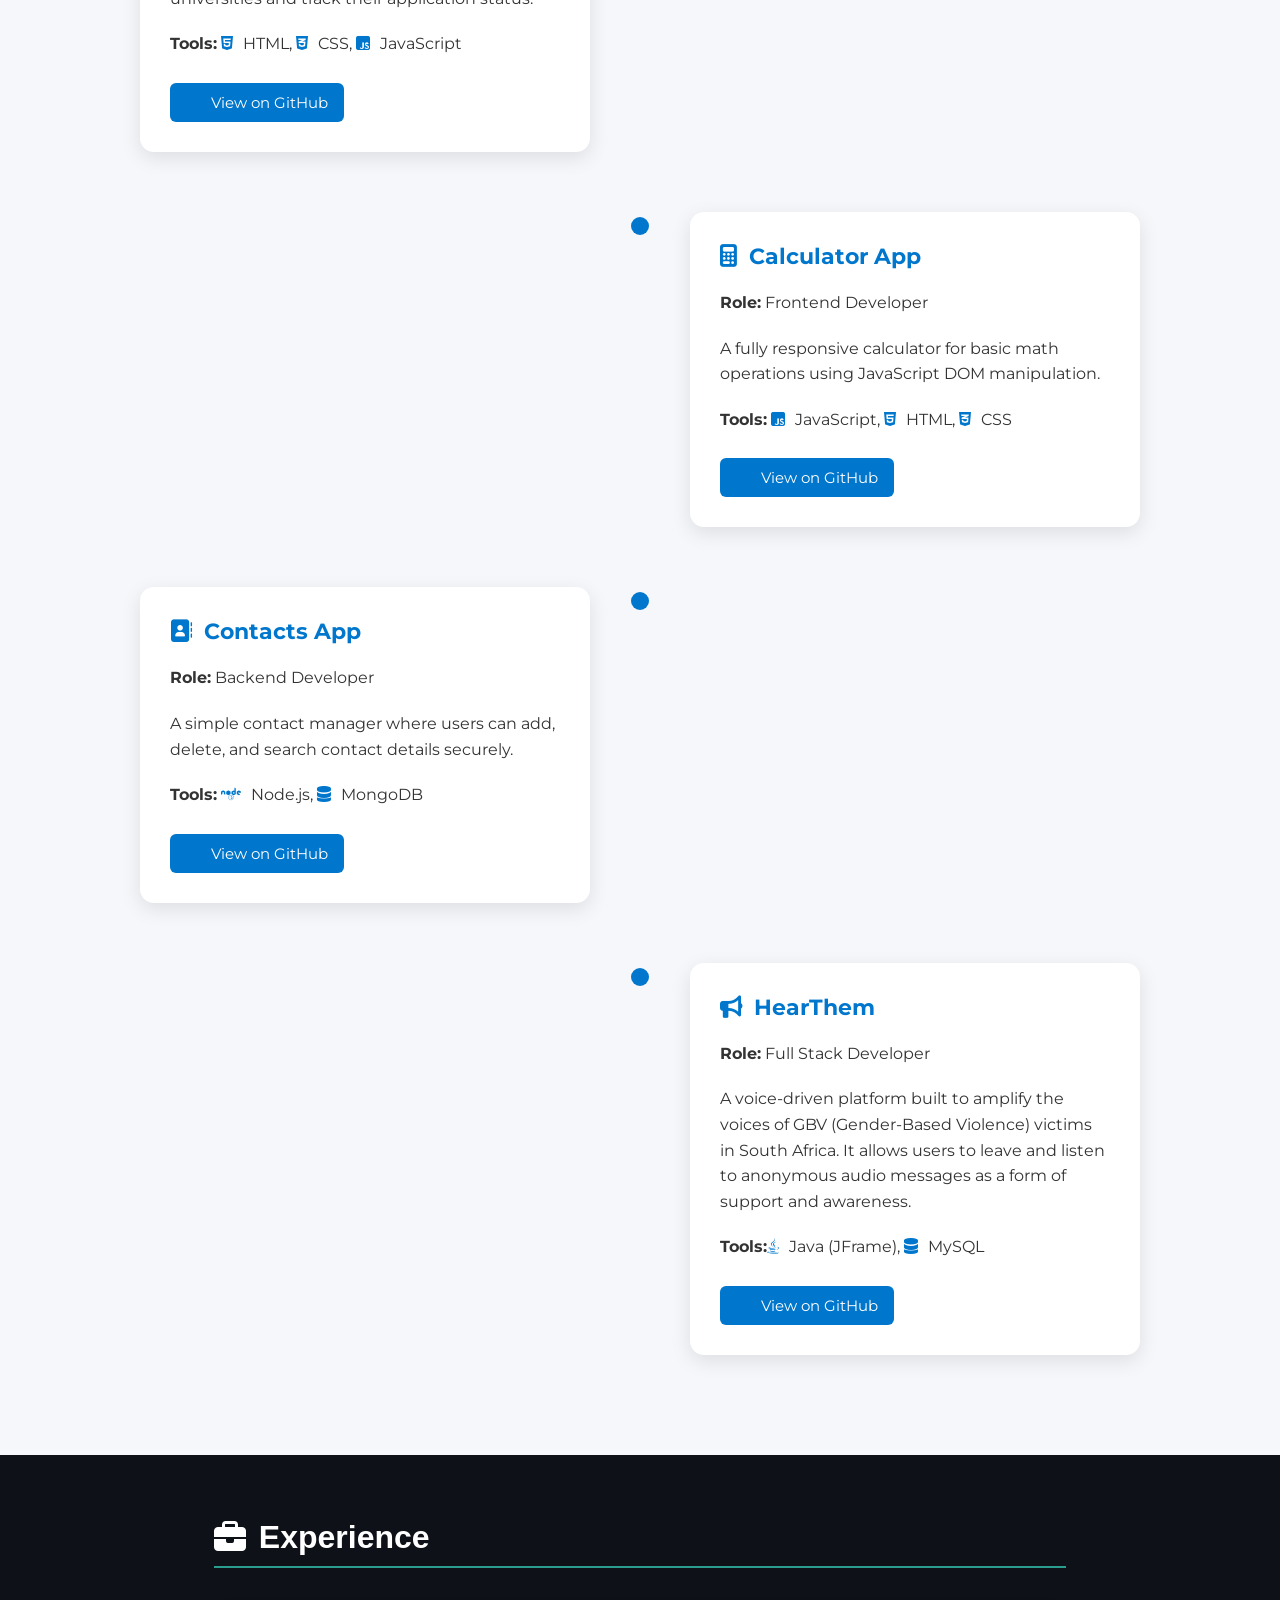
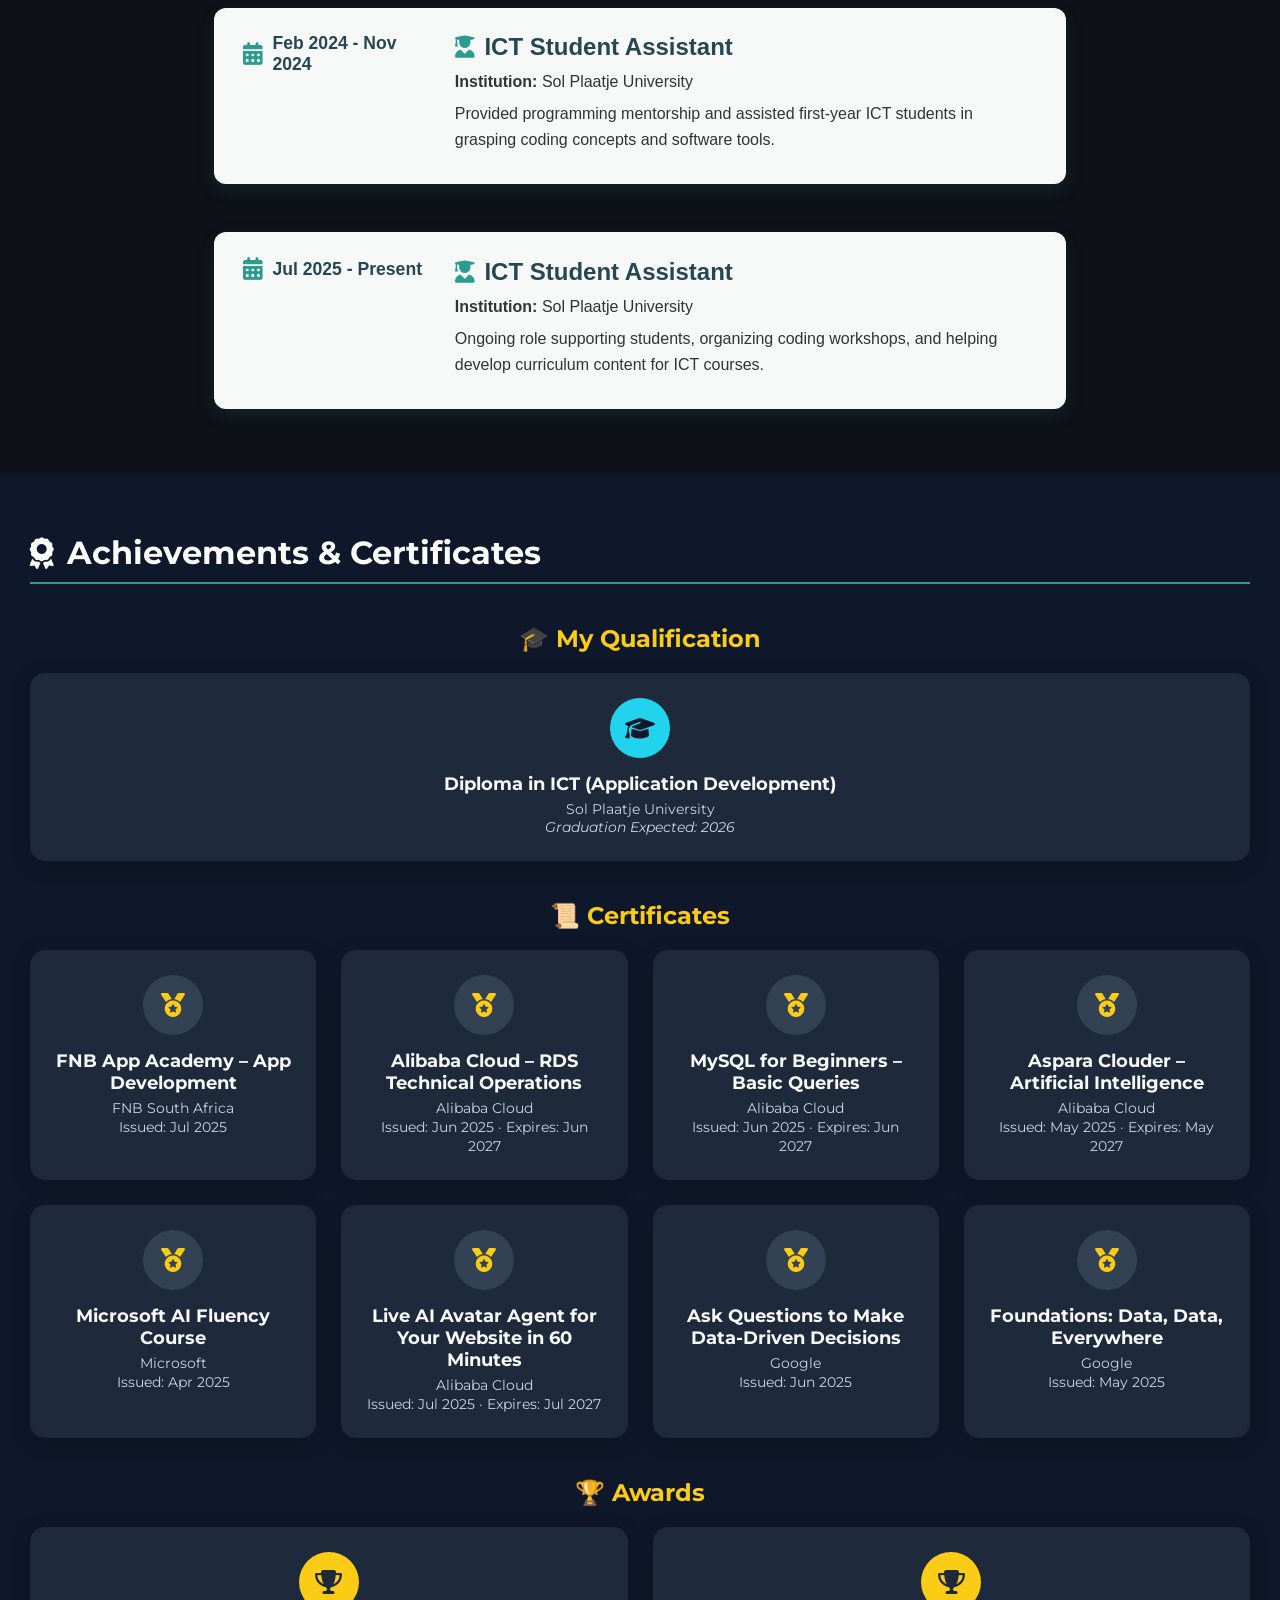
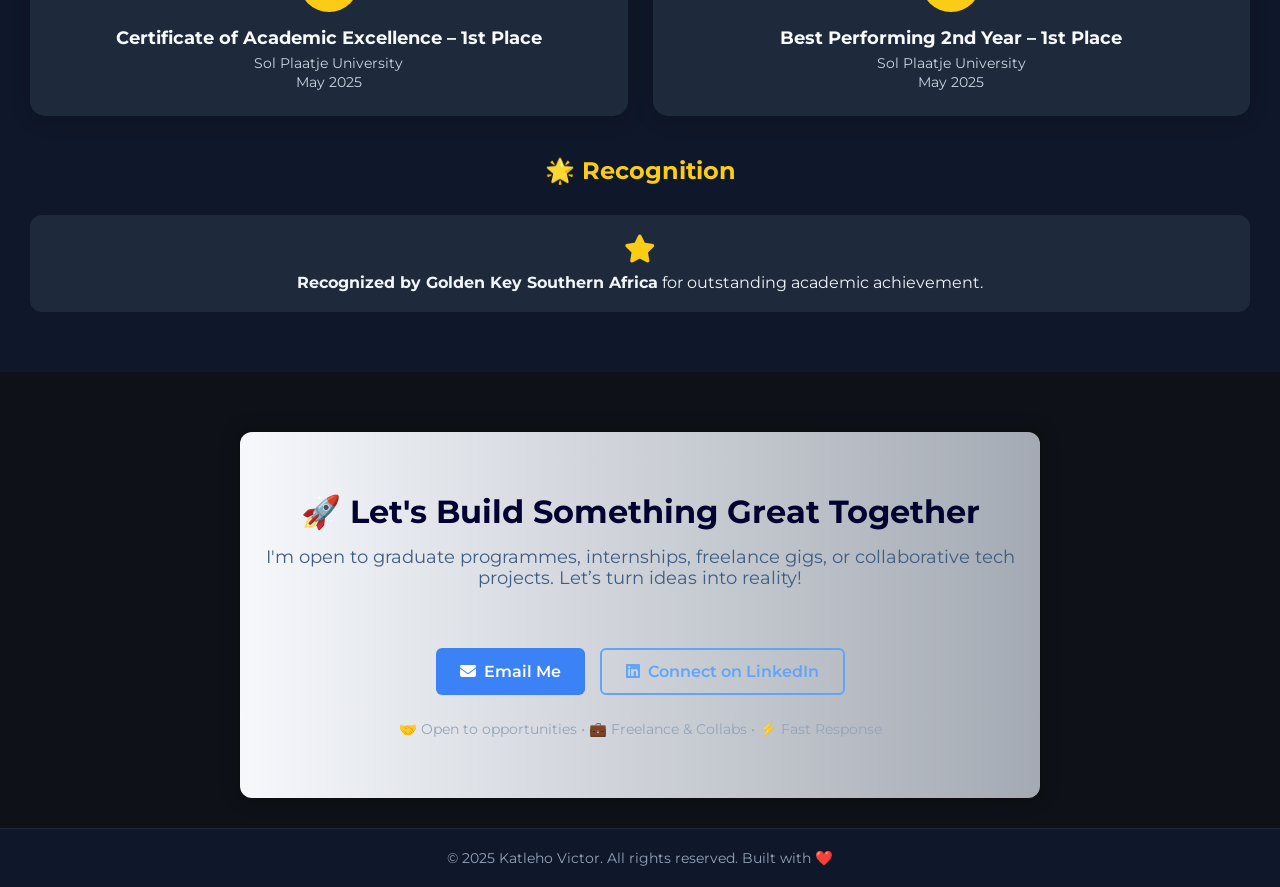
==== commit 34f512c8: "Updated portfolio details" ====
--- a/index.html
+++ b/index.html
@@ -54,7 +54,7 @@
       </p>
 
      <button class="btn resume-btn">
-  <a href="CV.pdf" download>
+  <a href="Katleho_Victor_Molangeni_CV.pdf" download>
     <i class="fas fa-download"></i> My Resume
   </a>
 </button>
@@ -91,19 +91,17 @@
   <section id="about" class="about-section">
     <div class="about-content">
       <h2 class="about-heading">More Of My Story</h2>
-      <p>
-        I am an dedicated and ambitious ICT (Application Development) student at Sol Plaatje University, with a
-        strong passion for building practical, user-focused digital
-      </p>
-      <p>
-        My interests lie in Software development, software testing, and database management. Through hackathons,
-        mentorships, and personal projects, I’ve built not just skills but confidence in delivering practical
-        digital solutions.
-      </p>
-      <p>
-        I believe in continuous learning, creativity, and community — and I’m eager to bring those values into
-        every project I take on.
-      </p>
+     <p>
+I am an ICT (Application Development) graduate from Sol Plaatje University, graduating with Cum Laude distinction. I am passionate about creating practical, user-centered digital solutions and enjoy transforming ideas into functional applications using modern web technologies and software development practices.
+</p>
+
+<p>
+My interests lie in software engineering and cloud technologies, with a focus on building scalable and efficient applications. Through hackathons, mentorship programs, and personal projects, I have developed both the technical skills and confidence needed to design and deliver practical real-world digital solutions.
+</p>
+
+<p>
+I believe in continuous learning, innovation, and collaboration, and I strive to bring these values into every project I contribute to as I continue growing as a software engineer.
+</p>
     </div>
 
     <div class="about-image-wrapper">
@@ -498,95 +496,159 @@
 
 
 
-  const chatLink = document.querySelector(".chat-engage a");
-  const chatbot = document.getElementById("chatbot");
-  const closeChat = document.getElementById("closeChat");
-  const chatLog = document.getElementById("chatLog");
-
-  const responses = {
-    skills: "Katleho possesses a well-rounded skill set that includes both soft and technical abilities, making him a strong candidate in any role he takes on. His soft skills include being team-oriented, an effective communicator, and highly collaborative. On the technical side, he is proficient in Java, React.js, JavaScript, Python, MySQL, HTML/CSS, networking, and software testing.",
-    experience: "Although Katleho is still pursuing his studies at university, he has had the privilege of working as an ICT Student Assistant — a role he currently holds — where he supports fellow students with programming and tech-related challenges. In addition, he has built several impactful projects for hackathons aimed at solving real-world problems, as well as academic and personal projects such as MusiLife and uni-coApply.",
-achievements: "Katleho was recently recognized by the Golden Key International Honour Society for his outstanding academic performance. He holds over six professional certificates, including credentials from Alibaba Cloud and Google, which have deepened his understanding of Artificial Intelligence and digital innovation. In his academic journey, Katleho has also received two major awards — achieving first place in both — further highlighting his commitment to excellence and continuous growth.",
-    projects: "Katleho has worked on several meaningful projects that reflect both his technical skills and social awareness. These include 'hearThem', a safety platform designed to support and protect victims of gender-based violence (GBV); 'uni-coApply', an application platform that helps South African Matric students apply to higher education institutions; and 'KatlehoM', a professional website for a construction health and safety consultancy. Each project showcases his ability to apply technology to real-world challenges and community needs.",
-    more: "Katleho is currently in his final year of study and has performed exceptionally well in his first semester. He is actively seeking opportunities and is open to work, particularly in roles where he can contribute his skills and grow professionally. Katleho is also expanding his knowledge in software testing and is preparing to earn his ISTQB certification in 2025.",
-
+const chatLink = document.querySelector(".chat-engage a");
+const chatbot = document.getElementById("chatbot");
+const closeChat = document.getElementById("closeChat");
+const chatLog = document.getElementById("chatLog");
+
+// Open chatbot
+chatLink.onclick = (e) => {
+  e.preventDefault();
+  chatbot.classList.remove("hidden");
+  displayGreeting();
+};
+
+// Close chatbot
+closeChat.onclick = () => chatbot.classList.add("hidden");
+
+// Initial greeting
+function displayGreeting() {
+  chatLog.innerHTML = "";
+  addMessage("bot-msg", "Hi there! I'm Soso, Katleho's AI assistant. Ask me anything or click a quick question below.");
+  addOptionButtons();
+  addUserInput();
+}
+
+// Handle both button and typed questions
+async function handleQuestion(message) {
+  if (!message || message.trim() === "") return;
+
+  addMessage("user-msg", message);
+  removeOptionButtons();
+  showTypingIndicator();
+
+  try {
+    const reply = await getBotResponse(message);
+    removeTypingIndicator();
+    addMessage("bot-msg", reply);
+  } catch (err) {
+    removeTypingIndicator();
+    addMessage("bot-msg", "Sorry, I couldn't connect to the assistant.");
+  }
+
+  addOptionButtons();
+}
+
+// Call Netlify Function
+async function getBotResponse(message) {
+  const res = await fetch("/.netlify/functions/chat", {
+    method: "POST",
+    headers: { "Content-Type": "application/json" },
+    body: JSON.stringify({ message })
+  });
+  const data = await res.json();
+  return data.reply;
+}
+
+// Add message to chat log
+function addMessage(type, text) {
+  const msg = document.createElement("div");
+  msg.className = type;
+  msg.textContent = text;
+  msg.style.opacity = 0;
+  chatLog.appendChild(msg);
+
+  // Animate fade-in
+  setTimeout(() => { msg.style.opacity = 1; }, 50);
+
+  chatLog.scrollTop = chatLog.scrollHeight;
+}
+
+// Add quick option buttons
+function addOptionButtons() {
+  if (document.querySelector(".button-container")) return;
+
+  const questions = [
+    "What skills does Katleho have?",
+    "What experience does Katleho have?",
+    "What achievements does Katleho have?",
+    "What projects has Katleho built?",
+    "Is Katleho available for work?"
+  ];
+
+  const container = document.createElement("div");
+  container.className = "button-container";
+
+  questions.forEach(q => {
+    const btn = document.createElement("button");
+    btn.className = "option-button";
+    btn.textContent = q;
+    btn.onclick = () => handleQuestion(q);
+    container.appendChild(btn);
+  });
+
+  chatLog.appendChild(container);
+  chatLog.scrollTop = chatLog.scrollHeight;
+}
+
+// Remove buttons
+function removeOptionButtons() {
+  const btns = document.querySelector(".button-container");
+  if (btns) btns.remove();
+}
+
+// Typing indicator
+function showTypingIndicator() {
+  removeTypingIndicator();
+  const typing = document.createElement("div");
+  typing.className = "typing-indicator";
+  typing.id = "typingIndicator";
+  typing.innerHTML = `
+    <span>Soso is thinking</span>
+    <span class="dot one">.</span>
+    <span class="dot two">.</span>
+    <span class="dot three">.</span>
+  `;
+  chatLog.appendChild(typing);
+  chatLog.scrollTop = chatLog.scrollHeight;
+}
+
+function removeTypingIndicator() {
+  const typing = document.getElementById("typingIndicator");
+  if (typing) typing.remove();
+}
+
+// Add input field for user
+function addUserInput() {
+  if (document.getElementById("userInputContainer")) return;
+
+  const container = document.createElement("div");
+  container.id = "userInputContainer";
+  container.className = "user-input-container";
+
+  const input = document.createElement("input");
+  input.id = "userInput";
+  input.type = "text";
+  input.placeholder = "Type your question...";
+  input.addEventListener("keypress", (e) => {
+    if (e.key === "Enter" && input.value.trim() !== "") {
+      handleQuestion(input.value.trim());
+      input.value = "";
+    }
+  });
+
+  const sendBtn = document.createElement("button");
+  sendBtn.textContent = "Send";
+  sendBtn.onclick = () => {
+    if (input.value.trim() !== "") {
+      handleQuestion(input.value.trim());
+      input.value = "";
+    }
   };
 
-  chatLink.onclick = (e) => {
-    e.preventDefault();
-    chatbot.classList.remove("hidden");
-    displayGreeting();
-  };
-
-  closeChat.onclick = () => chatbot.classList.add("hidden");
-
-  function displayGreeting() {
-    chatLog.innerHTML = "";
-    addMessage("bot-msg", "Hi there! I'm Soso, Katleho's assistant. What would you like to know about Katleho?");
-    addOptionButtons();
-  }
-
-  function handleOptionClick(key) {
-    addMessage("user-msg", key.charAt(0).toUpperCase() + key.slice(1));
-    removeOptionButtons();
-    showTypingIndicator();
-
-    setTimeout(() => {
-      removeTypingIndicator();
-      addMessage("bot-msg", responses[key] || "Sorry, I don’t have info on that.");
-      addOptionButtons();
-    }, 1500); // 1.5s delay to simulate thinking
-  }
-
-  function addMessage(type, text) {
-    const msg = document.createElement("div");
-    msg.className = type;
-    msg.textContent = text;
-    chatLog.appendChild(msg);
-    chatLog.scrollTop = chatLog.scrollHeight;
-  }
-
-  function addOptionButtons() {
-    const existingButtons = document.querySelector(".button-container");
-    if (existingButtons) return;
-
-    const options = ["Skills", "Experience", "Achievements", "Projects", "More"];
-    const buttonContainer = document.createElement("div");
-    buttonContainer.className = "button-container";
-
-    options.forEach(option => {
-      const btn = document.createElement("button");
-      btn.className = "option-button";
-      btn.textContent = option;
-      btn.onclick = () => handleOptionClick(option.toLowerCase());
-      buttonContainer.appendChild(btn);
-    });
-
-    chatLog.appendChild(buttonContainer);
-    chatLog.scrollTop = chatLog.scrollHeight;
-  }
-
-  function removeOptionButtons() {
-    const buttons = document.querySelector(".button-container");
-    if (buttons) buttons.remove();
-  }
-
-  function showTypingIndicator() {
-    const typing = document.createElement("div");
-    typing.className = "typing-indicator";
-    typing.id = "typingIndicator";
-    typing.innerHTML = `
-      <span>Soso is thinking</span>
-      <span class="dot one">.</span>
-      <span class="dot two">.</span>
-      <span class="dot three">.</span>
-    `;
-    chatLog.appendChild(typing);
-    chatLog.scrollTop = chatLog.scrollHeight;
-  }
-
-  function removeTypingIndicator() {
-    const typing = document.getElementById("typingIndicator");
-    if (typing) typing.remove();
-  }
+  container.appendChild(input);
+  container.appendChild(sendBtn);
+  chatLog.appendChild(container);
+  chatLog.scrollTop = chatLog.scrollHeight;
+}
 </script>
--- a/main.css
+++ b/main.css
@@ -909,14 +909,16 @@
   flex: 1;
   padding: 10px;
   overflow-y: auto;
+  display: flex;
+  flex-direction: column;
+  gap: 6px;
 }
 
 .bot-msg, .user-msg {
-  background: #030174;
   padding: 8px 12px;
-  margin: 6px 0;
   border-radius: 16px;
   max-width: 90%;
+  word-wrap: break-word;
 }
 
 .user-msg {
@@ -928,6 +930,7 @@
 
 .bot-msg {
   background-color: #00163b;
+  color: #e0e0e0;
 }
 
 .option-button {
@@ -940,6 +943,7 @@
   border-radius: 20px;
   cursor: pointer;
   transition: background 0.3s;
+  font-size: 14px;
 }
 
 .option-button:hover {
@@ -987,3 +991,42 @@
   from { opacity: 0; transform: translateY(10px); }
   to { opacity: 1; transform: translateY(0); }
 }
+
+/* --------------------- USER INPUT AREA --------------------- */
+.user-input-container {
+  display: flex;
+  gap: 8px;
+  padding: 8px 10px;
+  border-top: 1px solid #444;
+  background-color: #2a0040;
+}
+
+.user-input-container input {
+  flex: 1;
+  padding: 8px 12px;
+  border-radius: 20px;
+  border: 1px solid #555;
+  background-color: #3a004f;
+  color: #fff;
+  font-size: 14px;
+  outline: none;
+}
+
+.user-input-container input::placeholder {
+  color: #bbb;
+}
+
+.user-input-container button {
+  padding: 8px 16px;
+  background-color: #007BFF;
+  color: white;
+  border: none;
+  border-radius: 20px;
+  cursor: pointer;
+  font-size: 14px;
+  transition: background 0.2s;
+}
+
+.user-input-container button:hover {
+  background-color: #0056b3;
+}
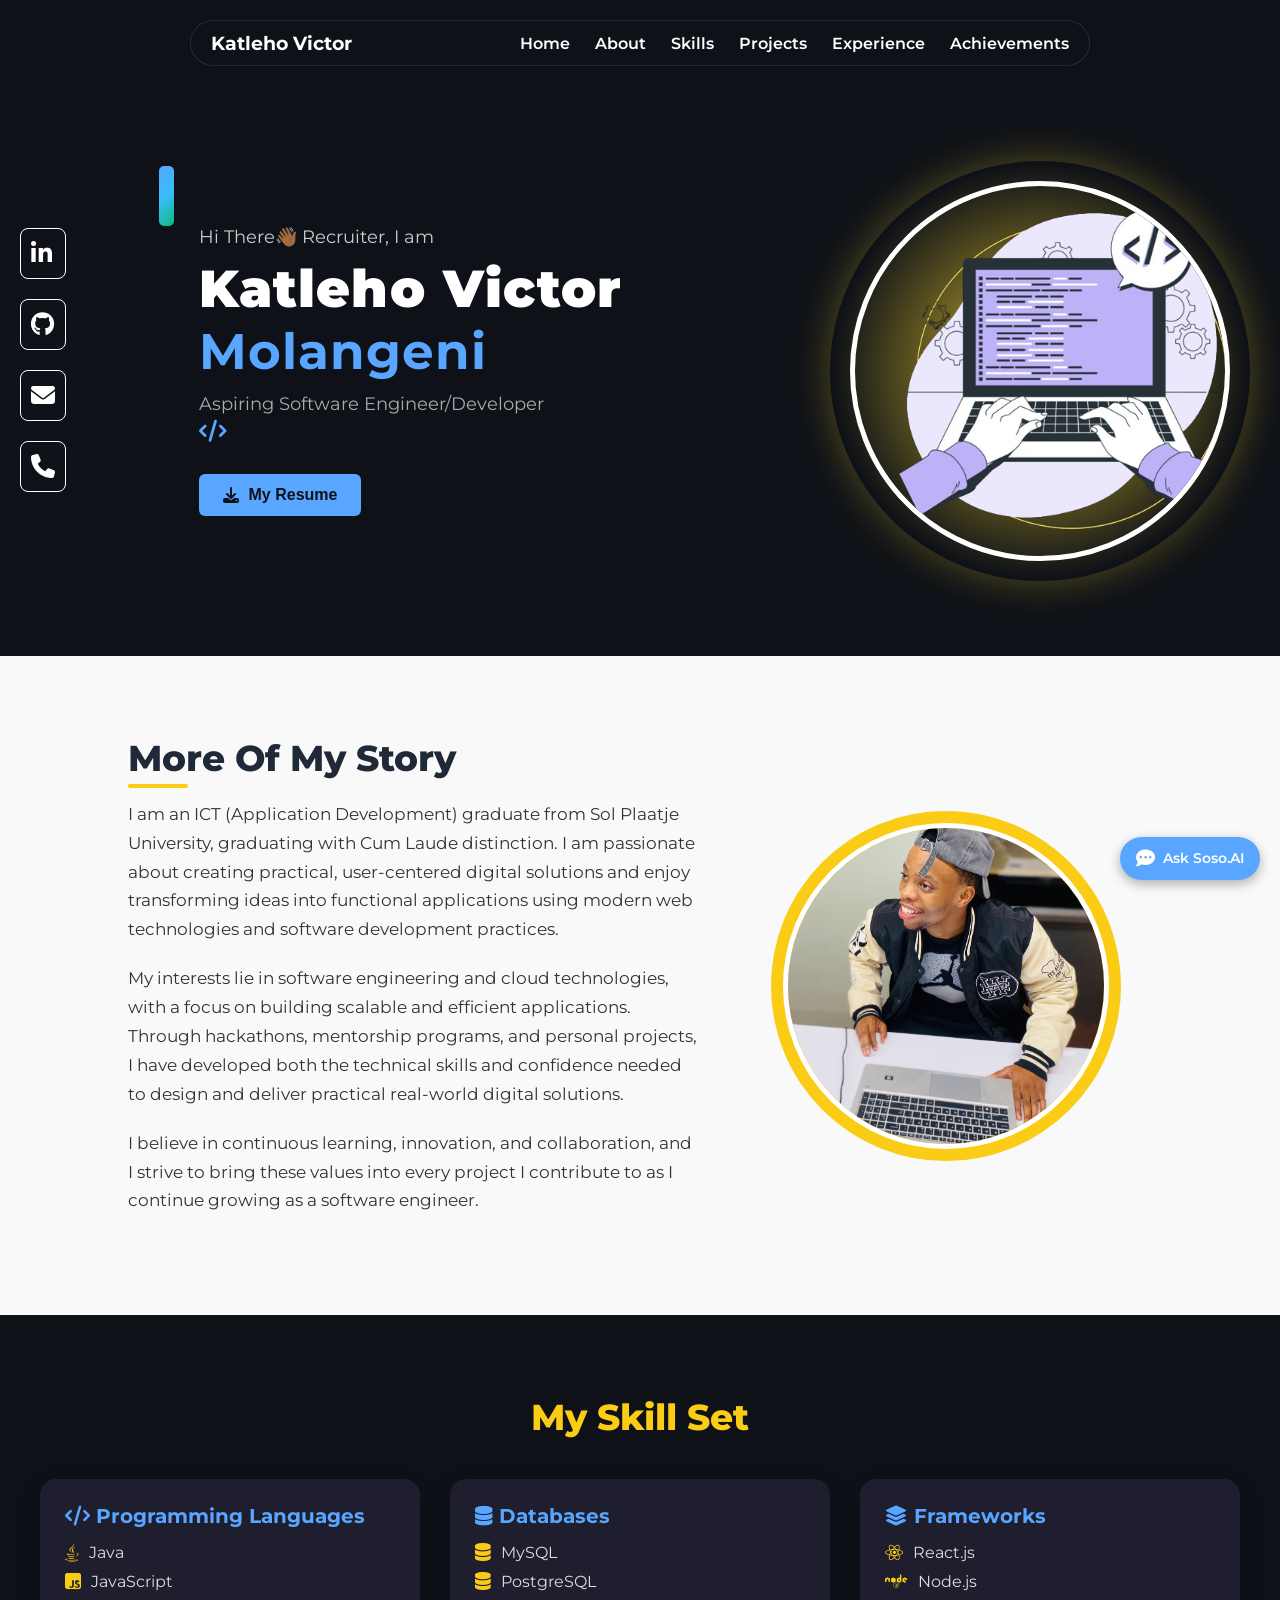
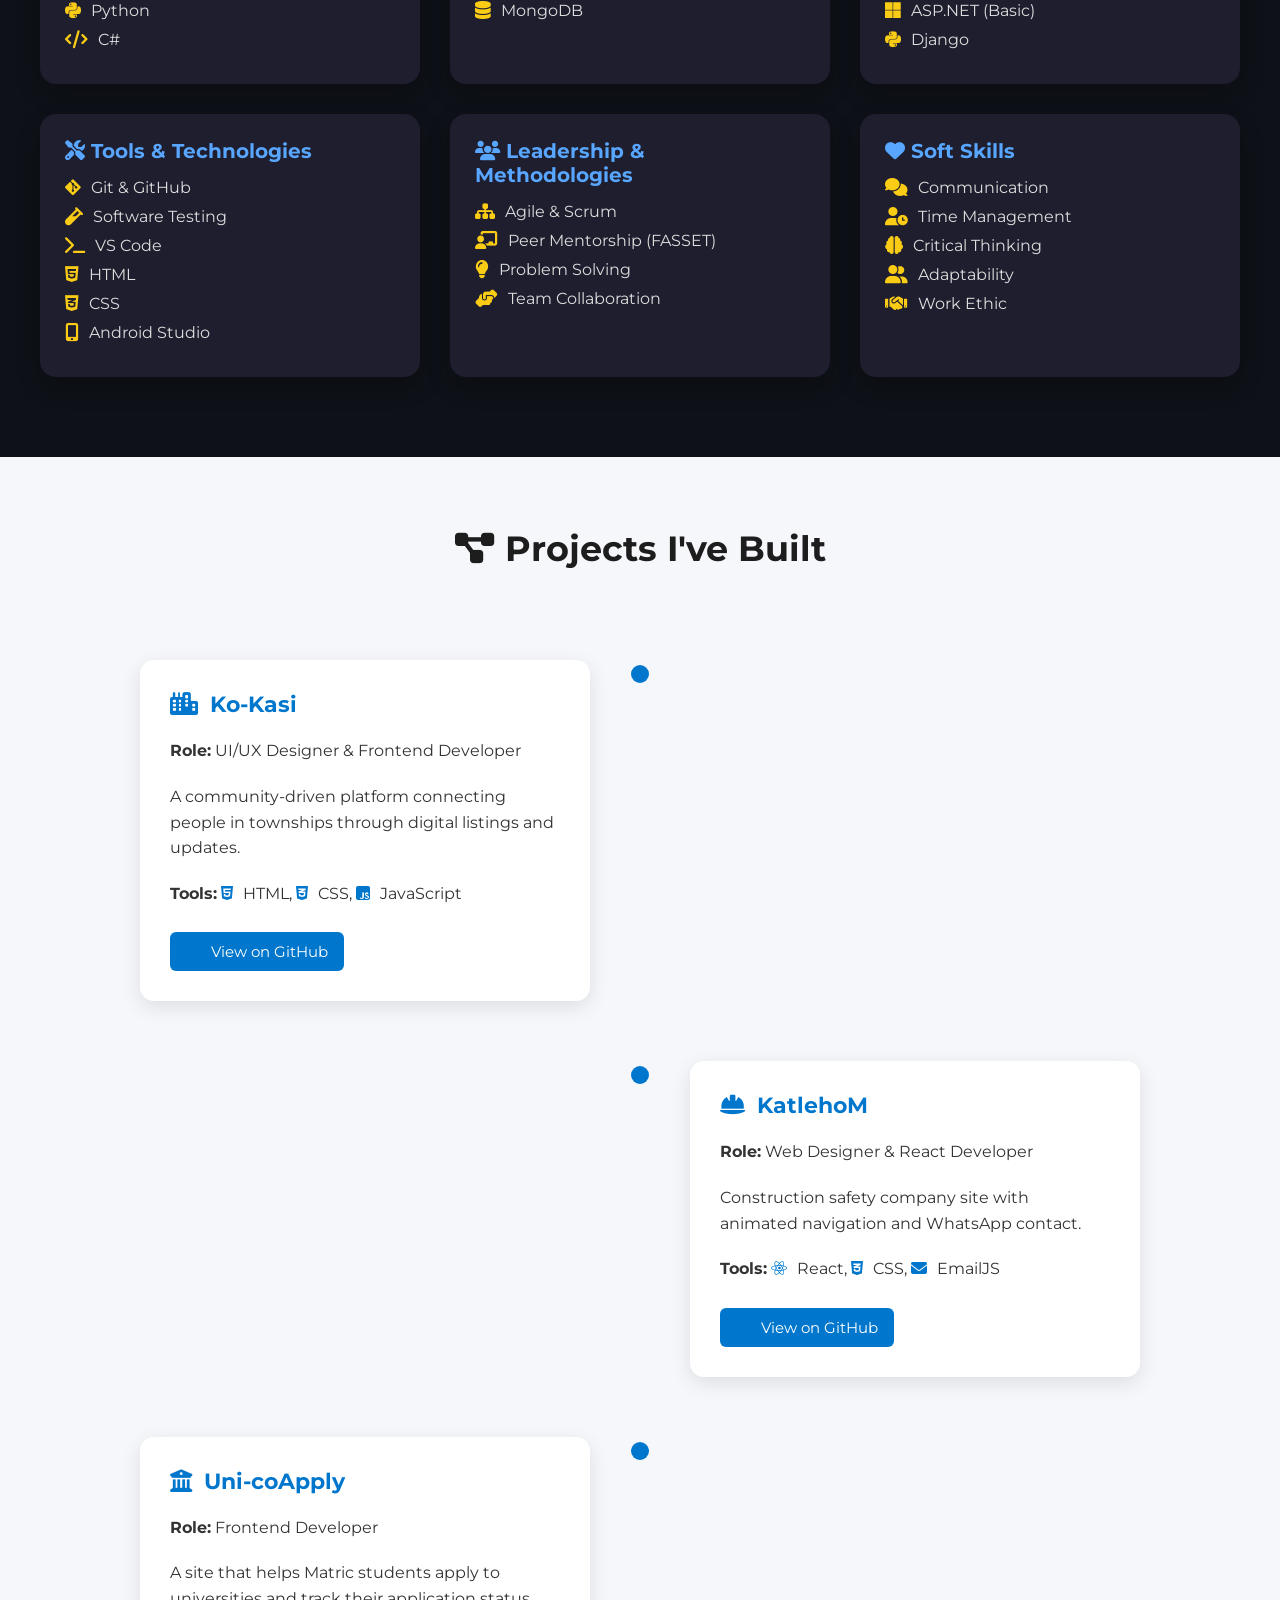
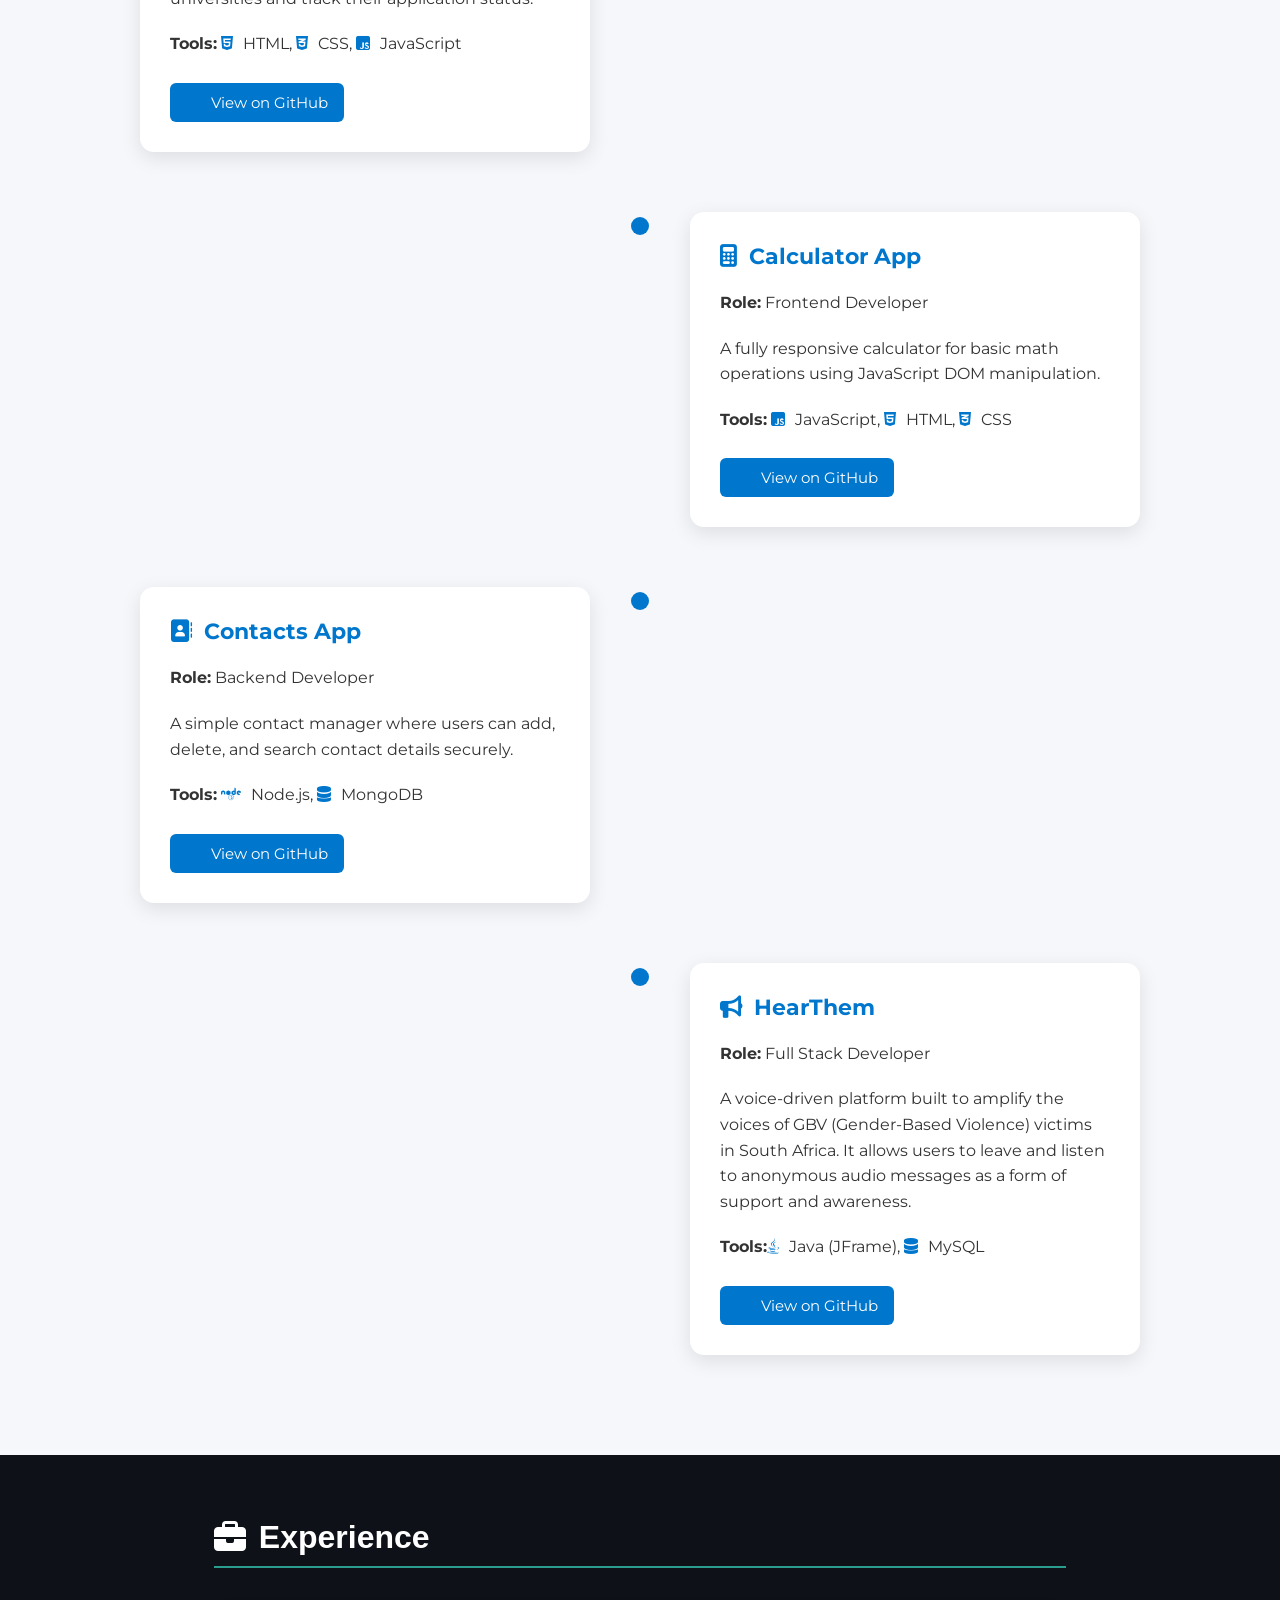
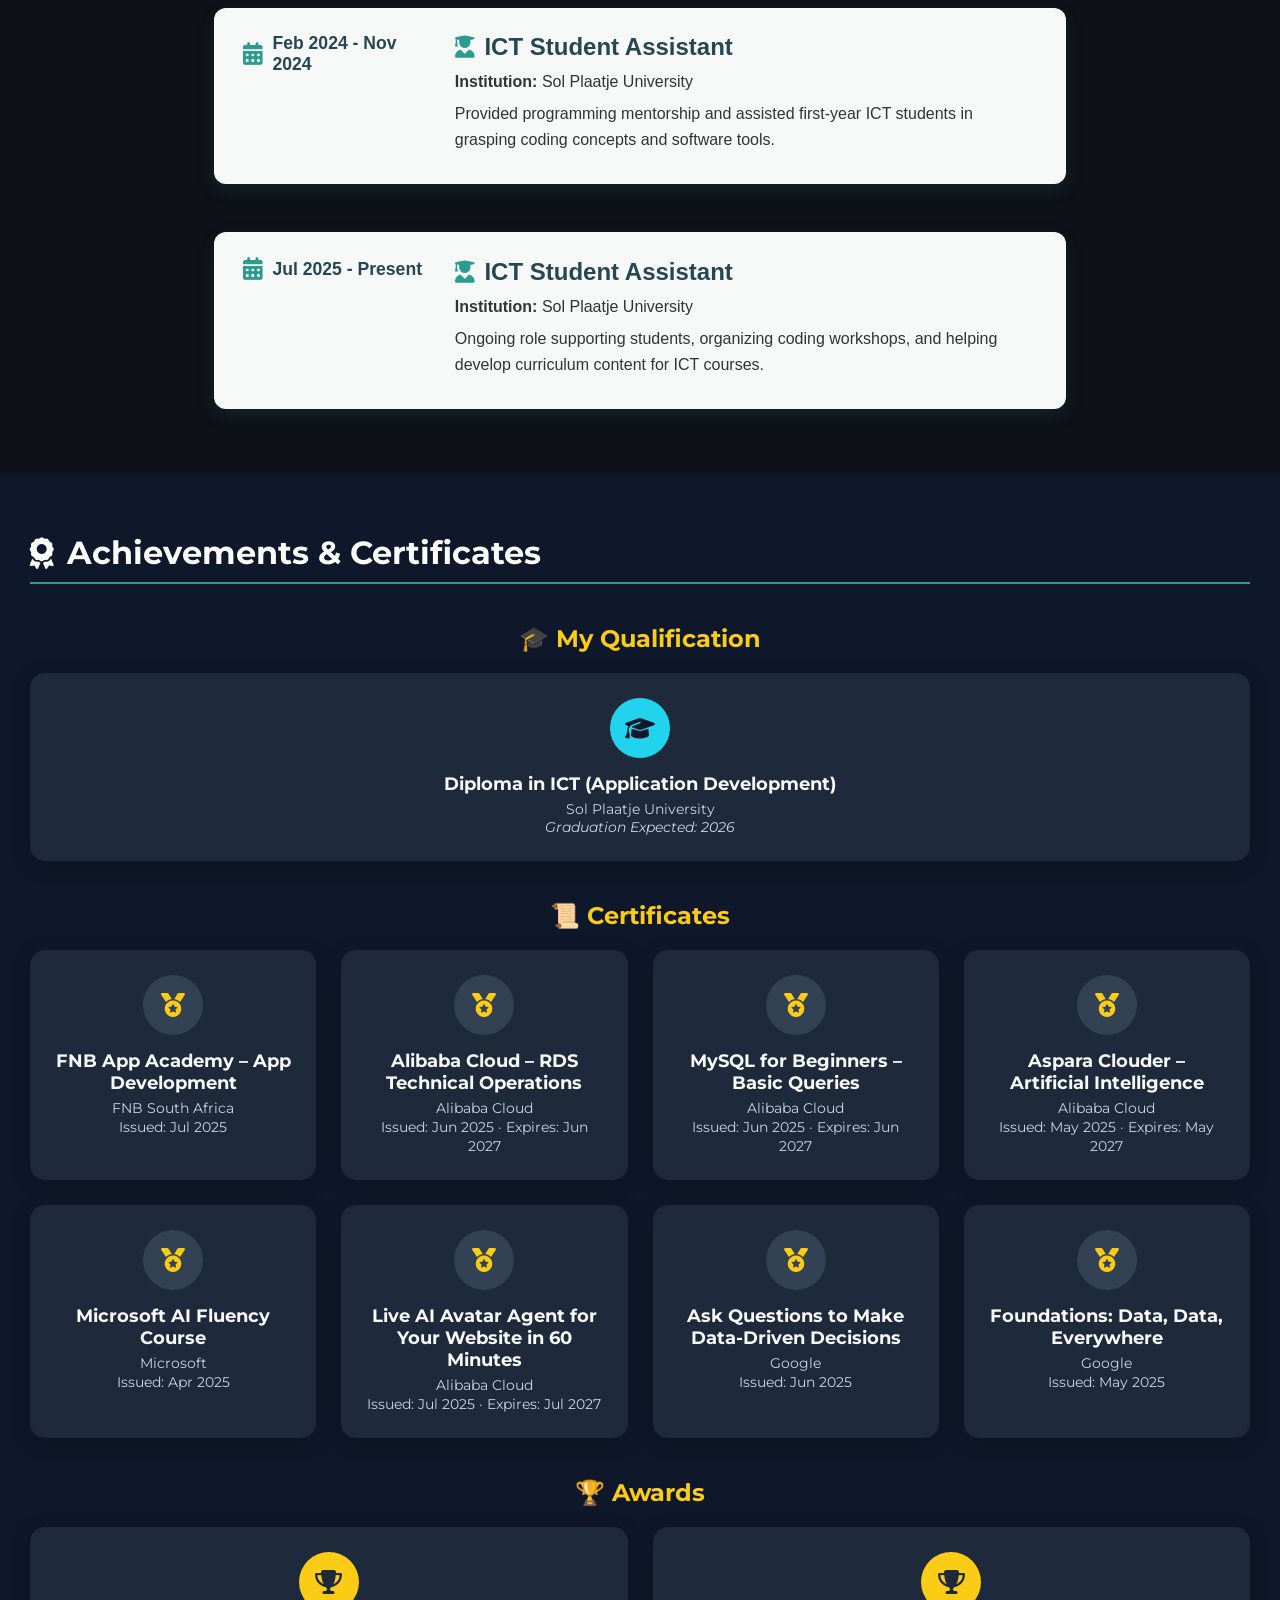
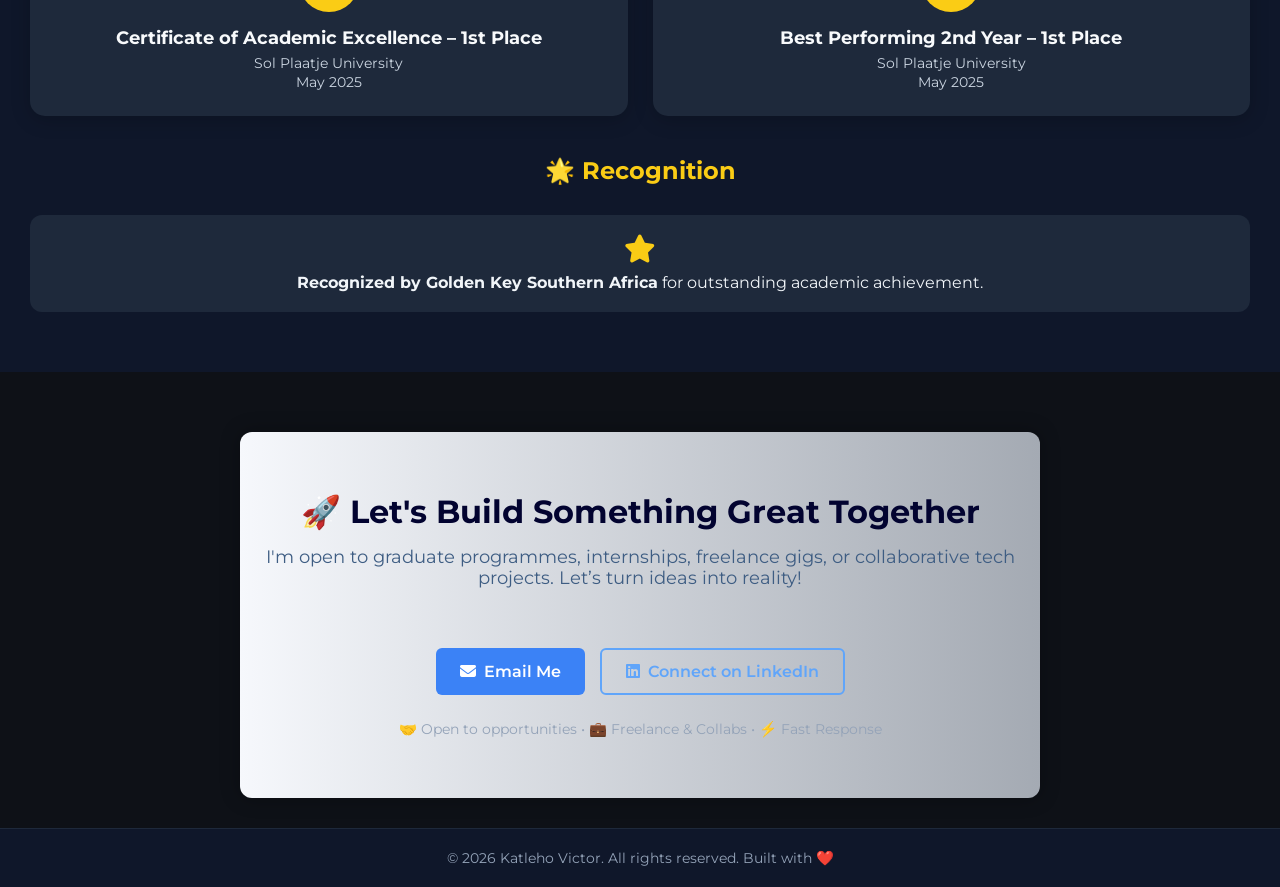
==== commit cb5bb199: "Final push" ====
--- a/index.html
+++ b/index.html
@@ -476,7 +476,7 @@
 </body>
 <!-- Footer -->
 <footer class="footer">
-  <p>© 2025 Katleho Victor. All rights reserved. Built with <span class="heart">❤️</span></p>
+  <p>© 2026 Katleho Victor. All rights reserved. Built with <span class="heart">❤️</span></p>
 </footer>
 
 </html>
@@ -496,110 +496,113 @@
 
 
 
-const chatLink = document.querySelector(".chat-engage a");
+  const chatLink = document.querySelector(".chat-engage a");
 const chatbot = document.getElementById("chatbot");
 const closeChat = document.getElementById("closeChat");
 const chatLog = document.getElementById("chatLog");
-
-// Open chatbot
+const chatInputContainer = document.getElementById("chatInputContainer");
+const chatInput = document.getElementById("chatInput");
+const chatSend = document.getElementById("chatSend");
+
+// Updated responses
+const responses = {
+  skills: "Katleho is a well-rounded software engineer and cloud enthusiast. He’s skilled in Java, React.js, JavaScript, Python, MySQL, HTML/CSS, networking, and software testing. He also values teamwork, communication, and collaboration.",
+  experience: "Katleho has experience as an ICT Student Assistant helping students with programming and tech-related challenges. He’s also participated in hackathons and built projects like MusiLife, uni-coApply, and hearThem.",
+  achievements: "Katleho graduated Cum Laude from Sol Plaatje University, is a Golden Key International Honour Society member, and holds multiple professional certificates including Alibaba Cloud and Google credentials. Also recognized for academic excellence and top performance in his class.",
+  projects: "Katleho’s projects include 'hearThem' (GBV support platform), 'uni-coApply' (helps South African Matric students apply to higher education), and 'KatlehoM' (professional website for a construction consultancy).",
+  more: "Katleho is actively seeking opportunities to grow professionally, with a focus on software engineering and cloud technologies. He is passionate about building scalable and efficient applications, exploring modern software architectures, and contributing to meaningful projects that make an impact."
+};
+
 chatLink.onclick = (e) => {
   e.preventDefault();
   chatbot.classList.remove("hidden");
   displayGreeting();
 };
 
-// Close chatbot
 closeChat.onclick = () => chatbot.classList.add("hidden");
 
-// Initial greeting
 function displayGreeting() {
   chatLog.innerHTML = "";
-  addMessage("bot-msg", "Hi there! I'm Soso, Katleho's AI assistant. Ask me anything or click a quick question below.");
+  addMessage("bot-msg", "Hi there! I'm Soso, Katleho's assistant. Ask me anything or use the options below.");
   addOptionButtons();
-  addUserInput();
-}
-
-// Handle both button and typed questions
-async function handleQuestion(message) {
-  if (!message || message.trim() === "") return;
-
-  addMessage("user-msg", message);
+  chatInputContainer.classList.remove("hidden");
+}
+
+function handleOptionClick(key) {
+  addMessage("user-msg", key.charAt(0).toUpperCase() + key.slice(1));
   removeOptionButtons();
   showTypingIndicator();
 
-  try {
-    const reply = await getBotResponse(message);
+  setTimeout(() => {
     removeTypingIndicator();
+    addMessage("bot-msg", responses[key] || "Sorry, I don’t have info on that.");
+    addOptionButtons();
+  }, 1000);
+}
+
+function handleUserInput() {
+  const message = chatInput.value.trim();
+  if (!message) return;
+
+  addMessage("user-msg", message);
+  chatInput.value = "";
+  removeOptionButtons();
+  showTypingIndicator();
+
+  setTimeout(() => {
+    removeTypingIndicator();
+
+    // Simple keyword matching for typed input
+    let reply = "Sorry, I don’t have info on that.";
+    const lower = message.toLowerCase();
+    if (lower.includes("skill")) reply = responses.skills;
+    else if (lower.includes("experience")) reply = responses.experience;
+    else if (lower.includes("achieve")) reply = responses.achievements;
+    else if (lower.includes("project")) reply = responses.projects;
+    else if (lower.includes("work") || lower.includes("available")) reply = responses.more;
+
     addMessage("bot-msg", reply);
-  } catch (err) {
-    removeTypingIndicator();
-    addMessage("bot-msg", "Sorry, I couldn't connect to the assistant.");
-  }
-
-  addOptionButtons();
-}
-
-// Call Netlify Function
-async function getBotResponse(message) {
-  const res = await fetch("/.netlify/functions/chat", {
-    method: "POST",
-    headers: { "Content-Type": "application/json" },
-    body: JSON.stringify({ message })
-  });
-  const data = await res.json();
-  return data.reply;
-}
-
-// Add message to chat log
+    addOptionButtons();
+  }, 1000);
+}
+
+chatSend.onclick = handleUserInput;
+chatInput.addEventListener("keypress", (e) => {
+  if (e.key === "Enter") handleUserInput();
+});
+
 function addMessage(type, text) {
   const msg = document.createElement("div");
   msg.className = type;
   msg.textContent = text;
-  msg.style.opacity = 0;
   chatLog.appendChild(msg);
-
-  // Animate fade-in
-  setTimeout(() => { msg.style.opacity = 1; }, 50);
-
   chatLog.scrollTop = chatLog.scrollHeight;
 }
 
-// Add quick option buttons
 function addOptionButtons() {
-  if (document.querySelector(".button-container")) return;
-
-  const questions = [
-    "What skills does Katleho have?",
-    "What experience does Katleho have?",
-    "What achievements does Katleho have?",
-    "What projects has Katleho built?",
-    "Is Katleho available for work?"
-  ];
-
-  const container = document.createElement("div");
-  container.className = "button-container";
-
-  questions.forEach(q => {
+  removeOptionButtons();
+  const options = ["Skills", "Experience", "Achievements", "Projects", "More"];
+  const buttonContainer = document.createElement("div");
+  buttonContainer.className = "button-container";
+
+  options.forEach(option => {
     const btn = document.createElement("button");
     btn.className = "option-button";
-    btn.textContent = q;
-    btn.onclick = () => handleQuestion(q);
-    container.appendChild(btn);
+    btn.textContent = option;
+    btn.onclick = () => handleOptionClick(option.toLowerCase());
+    buttonContainer.appendChild(btn);
   });
 
-  chatLog.appendChild(container);
+  chatLog.appendChild(buttonContainer);
   chatLog.scrollTop = chatLog.scrollHeight;
 }
 
-// Remove buttons
 function removeOptionButtons() {
-  const btns = document.querySelector(".button-container");
-  if (btns) btns.remove();
-}
-
-// Typing indicator
+  const buttons = document.querySelector(".button-container");
+  if (buttons) buttons.remove();
+}
+
 function showTypingIndicator() {
-  removeTypingIndicator();
   const typing = document.createElement("div");
   typing.className = "typing-indicator";
   typing.id = "typingIndicator";
@@ -617,38 +620,4 @@
   const typing = document.getElementById("typingIndicator");
   if (typing) typing.remove();
 }
-
-// Add input field for user
-function addUserInput() {
-  if (document.getElementById("userInputContainer")) return;
-
-  const container = document.createElement("div");
-  container.id = "userInputContainer";
-  container.className = "user-input-container";
-
-  const input = document.createElement("input");
-  input.id = "userInput";
-  input.type = "text";
-  input.placeholder = "Type your question...";
-  input.addEventListener("keypress", (e) => {
-    if (e.key === "Enter" && input.value.trim() !== "") {
-      handleQuestion(input.value.trim());
-      input.value = "";
-    }
-  });
-
-  const sendBtn = document.createElement("button");
-  sendBtn.textContent = "Send";
-  sendBtn.onclick = () => {
-    if (input.value.trim() !== "") {
-      handleQuestion(input.value.trim());
-      input.value = "";
-    }
-  };
-
-  container.appendChild(input);
-  container.appendChild(sendBtn);
-  chatLog.appendChild(container);
-  chatLog.scrollTop = chatLog.scrollHeight;
-}
 </script>
--- a/main.css
+++ b/main.css
@@ -909,16 +909,14 @@
   flex: 1;
   padding: 10px;
   overflow-y: auto;
-  display: flex;
-  flex-direction: column;
-  gap: 6px;
 }
 
 .bot-msg, .user-msg {
+  background: #030174;
   padding: 8px 12px;
+  margin: 6px 0;
   border-radius: 16px;
   max-width: 90%;
-  word-wrap: break-word;
 }
 
 .user-msg {
@@ -930,7 +928,6 @@
 
 .bot-msg {
   background-color: #00163b;
-  color: #e0e0e0;
 }
 
 .option-button {
@@ -943,7 +940,6 @@
   border-radius: 20px;
   cursor: pointer;
   transition: background 0.3s;
-  font-size: 14px;
 }
 
 .option-button:hover {
@@ -991,42 +987,3 @@
   from { opacity: 0; transform: translateY(10px); }
   to { opacity: 1; transform: translateY(0); }
 }
-
-/* --------------------- USER INPUT AREA --------------------- */
-.user-input-container {
-  display: flex;
-  gap: 8px;
-  padding: 8px 10px;
-  border-top: 1px solid #444;
-  background-color: #2a0040;
-}
-
-.user-input-container input {
-  flex: 1;
-  padding: 8px 12px;
-  border-radius: 20px;
-  border: 1px solid #555;
-  background-color: #3a004f;
-  color: #fff;
-  font-size: 14px;
-  outline: none;
-}
-
-.user-input-container input::placeholder {
-  color: #bbb;
-}
-
-.user-input-container button {
-  padding: 8px 16px;
-  background-color: #007BFF;
-  color: white;
-  border: none;
-  border-radius: 20px;
-  cursor: pointer;
-  font-size: 14px;
-  transition: background 0.2s;
-}
-
-.user-input-container button:hover {
-  background-color: #0056b3;
-}
